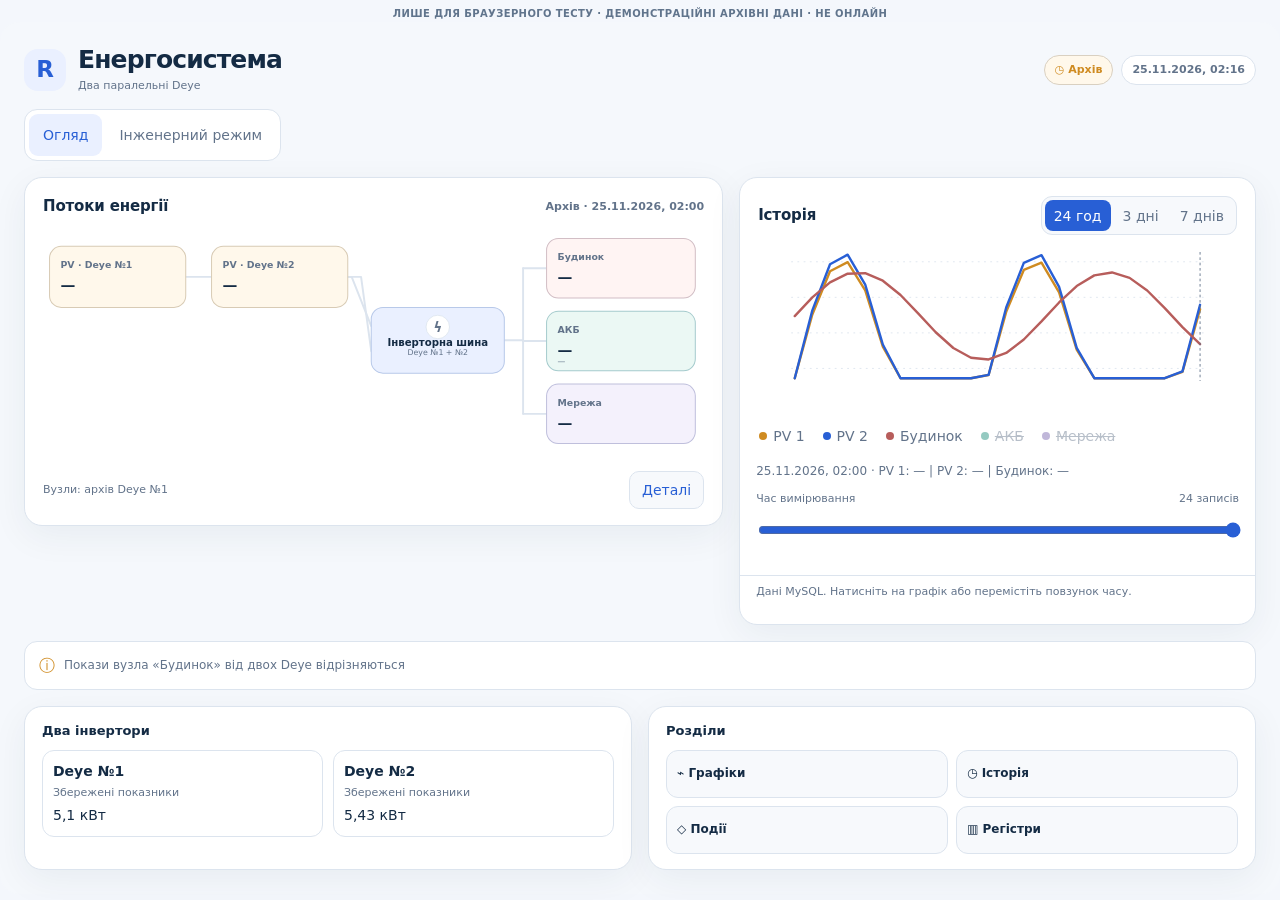
==== tests/rakurs_v7_preview.html @ 5f201b0a "test(rakurs-v7): isolated clearly labeled archive fixture for actual browser rendering" ====
<!doctype html>
<html lang="uk">
<head>
<meta charset="utf-8">
<meta name="viewport" content="width=device-width,initial-scale=1">
<title>Rakurs V7 — ізольований візуальний тест</title>
<link rel="stylesheet" href="../deploy/rakurs/standalone/static/rakurs-v7.css">
<style>
html,body{margin:0;padding:0;min-height:100%;background:#f4f7fc}
body[data-theme="dark"]{background:#0b1625}
#test-label{margin:8px auto 3px;text-align:center;font:600 10px system-ui;
 color:#60748c;letter-spacing:.04em}
#test-stage{margin:auto;width:100%;max-width:1570px}
</style>
<script src="../deploy/rakurs/standalone/static/rakurs-v7-model.js"></script>
<script src="../deploy/rakurs/standalone/static/rakurs-v7.js"></script>
</head>
<body data-theme="light">
<p id="test-label">ЛИШЕ ДЛЯ БРАУЗЕРНОГО ТЕСТУ · ДЕМОНСТРАЦІЙНІ АРХІВНІ ДАНІ · НЕ ОНЛАЙН</p>
<main id="test-stage"></main>
<script>
(function(){
 const p=new URLSearchParams(location.search);
 const theme=p.get("theme")==="dark"?"dark":"light";
 document.body.setAttribute("data-theme",theme);
 const t="2026-11-25T00:16:18Z";
 const r=(value,unit="кВт")=>({value_decimal:value,unit,observed_at_utc:t});
 const d1={device_key:"fixture_deye_1",slot_no:1,values:{
  pv_power:r(5.1),load_power:r(6.4),grid_power:r(0),
  battery_power:r(-1.3),battery_soc:r(72,"%")
 }};
 const d2={device_key:"fixture_deye_2",slot_no:2,values:{
  pv_power:r(5.432),load_power:r(6.816),grid_power:r(0),
  battery_power:r(-1.385),battery_soc:r(73.8,"%")
 }};
 const scenario=p.get("scenario")||"archive";
 if(scenario==="empty"){d1.values={};d2.values={};}
 if(scenario==="zero"){d1.values.pv_power=r(0);d2.values.pv_power=r(0);}
 if(scenario==="partial"){delete d1.values.battery_soc;delete d2.values.grid_power;}
 const start=Date.parse("2026-11-24T00:00:00Z");
 const loader=async(device,key,hours)=>{
  const n=hours>=168?44:hours>=72?32:24;
  const points=Array.from({length:n},(_,i)=>{
   const hour=i/(n-1)*hours;
   const sun=Math.max(0,Math.sin((i/(n-1))*Math.PI*4.2));
   let v=key==="pv_power"?(device==="fixture_deye_1"?5.1:5.43)*sun:
    key==="load_power"?2.7+1.9*Math.sin(i*.44):
    key==="battery_power"?-1.2+Math.sin(i*.32):
    key==="battery_soc"?72+5*Math.sin(i*.1):
    key==="grid_power"?.45*Math.sin(i*.3):null;
   return {value_decimal:v,unit:key==="battery_soc"?"%":"кВт",
    observed_at_utc:new Date(start+hour*3600000).toISOString()};
  });
  return {points};
 };
 const settings={devices:[d1,d2],selectedDeviceKey:d1.device_key,
  selectedSlotNo:1,status:{collector_active:false,physical_topology_verified:false,
   register_semantics_verified:false},historyLoader:loader,
  now:Date.parse("2026-11-26T00:00:00Z")};
 window.__v7Fixture={settings};
 window.RakursV7.render(document.getElementById("test-stage"),settings);
})();
</script>
</body>
</html>
---- deploy/rakurs/standalone/static/rakurs-v7.css ----
/* RAKURS V7 · single-token design system. Scoped; no legacy overrides. */
.rv7{
 --v7-bg:#f5f8fc;--v7-card:#ffffff;--v7-card-alt:#f7f9fc;--v7-ink:#142b44;
 --v7-muted:#62738a;--v7-line:#dce4ee;--v7-primary:#285fd5;
 --v7-accent-bg:#eaf0ff;--v7-pv:#cf8b21;--v7-pv-soft:#fff8eb;
 --v7-load:#b75d5b;--v7-load-soft:#fff4f3;
 --v7-battery:#178b77;--v7-battery-soft:#ebf8f4;
 --v7-grid:#7561ad;--v7-grid-soft:#f4f1fc;
 --v7-shadow:0 10px 36px rgba(20,43,68,.06);
 --v7-radius:18px;--v7-gap:16px;
 color:var(--v7-ink);background:var(--v7-bg);
 border-radius:20px;box-sizing:border-box;
 padding:clamp(12px,2vw,24px);max-width:1600px;margin:0 auto;
 font-family:Inter,ui-sans-serif,system-ui,-apple-system,BlinkMacSystemFont,"Segoe UI",sans-serif;
 font-variant-numeric:tabular-nums;font-size:14px;line-height:1.45;
}
body[data-theme="dark"] .rv7,.rv7[data-theme="dark"]{
 --v7-bg:#0d1727;--v7-card:#152336;--v7-card-alt:#192c42;--v7-ink:#eaf1fc;
 --v7-muted:#a0b3c8;--v7-line:#34465a;--v7-primary:#8caefa;
 --v7-accent-bg:#233957;--v7-pv:#f1bf61;--v7-pv-soft:#352c20;
 --v7-load:#ff9a9c;--v7-load-soft:#39262e;
 --v7-battery:#65d4b5;--v7-battery-soft:#17392f;
 --v7-grid:#c5b4fc;--v7-grid-soft:#302946;
 --v7-shadow:0 14px 40px rgba(0,0,0,.19)
}
.rv7 *{box-sizing:border-box}
.rv7 button,.rv7 select,.rv7 input{font:inherit}
.rv7 button{cursor:pointer}
.rv7 button:focus-visible,.rv7 a:focus-visible,.rv7 input:focus-visible,
.rv7 [role="button"]:focus-visible{
 outline:3px solid var(--v7-primary);outline-offset:3px}
.rv7 [hidden]{display:none!important}
.rv7-sr{position:absolute!important;width:1px;height:1px;overflow:hidden;
 clip:rect(0,0,0,0);white-space:nowrap}
.rv7-top{
 display:flex;align-items:center;justify-content:space-between;gap:12px;
 margin:0 0 16px;flex-wrap:wrap}
.rv7-heading{display:flex;align-items:center;gap:12px;min-width:0}
.rv7-appmark{width:42px;height:42px;display:grid;place-items:center;
 border-radius:14px;background:var(--v7-accent-bg);color:var(--v7-primary);
 font-size:23px;font-weight:900}
.rv7-title{font-size:clamp(19px,2vw,25px);font-weight:800;letter-spacing:-.035em;
 margin:0;line-height:1.1;color:var(--v7-ink)}
.rv7-subtitle{display:block;font-size:11px;color:var(--v7-muted);margin-top:4px}
.rv7-status{display:flex;gap:8px;align-items:center;flex-wrap:wrap}
.rv7-pill{display:inline-flex;align-items:center;gap:7px;min-height:30px;
 border:1px solid var(--v7-line);border-radius:100px;padding:5px 10px;
 color:var(--v7-muted);font-size:11px;font-weight:750;background:var(--v7-card)}
.rv7-pill.is-archive{color:var(--v7-pv);background:var(--v7-pv-soft);
 border-color:color-mix(in srgb,var(--v7-pv) 22%,var(--v7-line))}
.rv7-pill.is-live{color:var(--v7-battery);background:var(--v7-battery-soft)}
.rv7-pill.is-missing{color:var(--v7-load);background:var(--v7-load-soft)}
.rv7-tabs{display:inline-flex;gap:3px;padding:4px;
 background:var(--v7-card);border:1px solid var(--v7-line);
 border-radius:13px;margin-bottom:16px}
.rv7-tab{border:0;background:transparent;border-radius:9px;
 color:var(--v7-muted);padding:9px 14px;min-height:42px;font-weight:730}
.rv7-tab[aria-selected="true"]{background:var(--v7-accent-bg);color:var(--v7-primary)}
.rv7-shell{display:grid;grid-template-columns:minmax(0,1.15fr) minmax(0,.85fr);
 gap:var(--v7-gap);align-items:start}
.rv7-card{background:var(--v7-card);border:1px solid var(--v7-line);
 border-radius:var(--v7-radius);box-shadow:var(--v7-shadow);
 overflow:hidden;min-width:0}
.rv7-card-head{display:flex;align-items:center;justify-content:space-between;
 gap:12px;padding:18px 18px 4px}
.rv7-card-title{color:var(--v7-ink);font-weight:810;font-size:15px;letter-spacing:-.01em}
.rv7-card-meta{color:var(--v7-muted);font-size:11px;font-weight:650}
.rv7-schema-wrap{position:relative;padding:4px 12px 13px;min-width:0}
.rv7-diagram{display:block;width:100%;height:auto;max-width:100%;
 color:var(--v7-ink);overflow:visible}
.rv7-diagram [data-node]{cursor:pointer}
.rv7-diagram [data-node] .rv7-node-bg{
 transition:stroke-width .15s ease,stroke .15s ease,fill .15s ease}
.rv7-diagram [data-node]:hover .rv7-node-bg,
.rv7-diagram [data-node].is-active .rv7-node-bg{
 stroke:var(--v7-primary);stroke-width:2.5}
.rv7-diagram [data-node] text{pointer-events:none}
.rv7-diagram .rv7-node-bg{fill:var(--v7-card-alt);stroke:var(--v7-line);stroke-width:1.3}
.rv7-diagram .rv7-node-pv{fill:var(--v7-pv-soft);stroke:color-mix(in srgb,var(--v7-pv) 28%,var(--v7-line))}
.rv7-diagram .rv7-node-load{fill:var(--v7-load-soft);stroke:color-mix(in srgb,var(--v7-load) 28%,var(--v7-line))}
.rv7-diagram .rv7-node-battery{fill:var(--v7-battery-soft);stroke:color-mix(in srgb,var(--v7-battery) 28%,var(--v7-line))}
.rv7-diagram .rv7-node-grid{fill:var(--v7-grid-soft);stroke:color-mix(in srgb,var(--v7-grid) 28%,var(--v7-line))}
.rv7-diagram .rv7-node-bus{fill:var(--v7-accent-bg);stroke:color-mix(in srgb,var(--v7-primary) 20%,var(--v7-line))}
.rv7-diagram .rv7-node-label{font-size:12px;font-weight:690;fill:var(--v7-muted)}
.rv7-diagram .rv7-node-value{font-size:19px;font-weight:800;fill:var(--v7-ink);letter-spacing:-.02em}
.rv7-diagram .rv7-node-icon{font-size:17px;font-weight:680;fill:var(--v7-muted)}
.rv7-diagram .rv7-bus-title{font-weight:850;fill:var(--v7-ink);font-size:13px}
.rv7-diagram .rv7-bus-meta{font-size:10px;fill:var(--v7-muted)}
.rv7-diagram .rv7-wire{fill:none;stroke:var(--v7-line);stroke-width:2.5;
 stroke-linecap:round;stroke-linejoin:round}
.rv7-diagram .rv7-wire-pv{stroke:var(--v7-pv)}
.rv7-diagram .rv7-wire-load{stroke:var(--v7-load)}
.rv7-diagram .rv7-wire-battery{stroke:var(--v7-battery)}
.rv7-diagram .rv7-wire-grid{stroke:var(--v7-grid)}
.rv7-diagram .rv7-wire.is-unknown{stroke:var(--v7-line)}
.rv7-diagram .rv7-flow{fill:var(--v7-card);stroke:currentColor;stroke-width:2}
.rv7-diagram .rv7-flow.is-pv{color:var(--v7-pv)}
.rv7-diagram .rv7-flow.is-load{color:var(--v7-load)}
.rv7-diagram .rv7-flow.is-battery{color:var(--v7-battery)}
.rv7-diagram .rv7-flow.is-grid{color:var(--v7-grid)}
.rv7.is-playing .rv7-flow{animation:rv7-pulse 1.7s ease-in-out infinite alternate}
@keyframes rv7-pulse{from{opacity:.25}to{opacity:1}}
.rv7-flow-foot{display:flex;align-items:center;gap:10px;flex-wrap:wrap;
 padding:0 18px 16px}
.rv7-source-label{font-size:11px;color:var(--v7-muted)}
.rv7-actions{margin-left:auto;display:flex;gap:7px}
.rv7-link{display:inline-flex;align-items:center;justify-content:center;
 min-height:38px;padding:7px 12px;border:1px solid var(--v7-line);
 border-radius:10px;background:var(--v7-card-alt);color:var(--v7-primary);
 text-decoration:none;font-weight:700;font-size:12px}
.rv7-link:hover{border-color:var(--v7-primary)}
.rv7-chart-card{min-height:0}
.rv7-ranges{display:flex;gap:3px;flex-wrap:nowrap;background:var(--v7-card-alt);
 border:1px solid var(--v7-line);border-radius:11px;padding:3px}
.rv7-range{font-size:11px;font-weight:720;padding:5px 9px;min-height:31px;
 border-radius:8px;color:var(--v7-muted);background:transparent;border:0}
.rv7-range[aria-pressed="true"]{background:var(--v7-primary);color:#fff}
.rv7-chart-box{padding:5px 16px 14px;min-height:175px;display:flex;flex-direction:column}
.rv7-chart{display:block;width:100%;height:160px;overflow:visible}
.rv7-chart-line{fill:none;stroke-width:2.7;stroke-linecap:round;stroke-linejoin:round}
.rv7-chart-gridline{stroke:var(--v7-line);stroke-dasharray:2 5;stroke-width:1}
.rv7-chart-cursor{stroke:var(--v7-muted);stroke-width:1;stroke-dasharray:3 3}
.rv7-chart-hit{fill:transparent;cursor:crosshair}
.rv7-chart-status{color:var(--v7-muted);font-size:12px;
 min-height:92px;display:grid;place-items:center;text-align:center;padding:20px}
.rv7-series{display:flex;gap:12px;flex-wrap:wrap;padding:0 16px 9px}
.rv7-series-button{display:inline-flex;align-items:center;gap:6px;
 background:transparent;border:0;color:var(--v7-muted);min-height:36px;
 font-weight:650;font-size:11px;padding:5px 3px}
.rv7-series-button[aria-pressed="false"]{opacity:.45;text-decoration:line-through}
.rv7-series-dot{width:8px;height:8px;border-radius:50%;
 background:var(--series-color)}
.rv7-history-time{padding:0 16px 10px;font-size:12px;color:var(--v7-muted);
 min-height:25px}
.rv7-time-control{padding:0 16px 14px}
.rv7-time-control label{display:flex;align-items:center;justify-content:space-between;
 gap:8px;font-size:11px;color:var(--v7-muted);margin-bottom:6px}
.rv7-time-control input{accent-color:var(--v7-primary);width:100%;min-height:30px}
.rv7-note{font-size:11px;color:var(--v7-muted);padding:8px 16px 13px;
 border-top:1px solid var(--v7-line)}
.rv7-message{display:flex;align-items:center;gap:9px;
 border:1px solid var(--v7-line);border-radius:13px;padding:12px 14px;
 font-size:12px;background:var(--v7-card);color:var(--v7-muted)}
.rv7-warnings{margin-top:var(--v7-gap);display:grid;gap:8px}
.rv7-notice-icon{font-size:16px;color:var(--v7-pv)}
.rv7-secondary{margin-top:16px;display:grid;grid-template-columns:1fr 1fr;gap:16px}
.rv7-secondary .rv7-card{padding:15px 17px}
.rv7-secondary-title{font-size:13px;font-weight:800;margin:0 0 9px}
.rv7-chip-grid{display:grid;grid-template-columns:repeat(2,minmax(0,1fr));gap:8px}
.rv7-chip{padding:10px;border-radius:12px;border:1px solid var(--v7-line);
 background:var(--v7-card-alt);color:var(--v7-ink);text-decoration:none;
 font-size:12px;font-weight:680;min-height:48px;display:flex;align-items:center;gap:8px}
.rv7-chip:hover{border-color:var(--v7-primary)}
.rv7-devices{display:grid;grid-template-columns:repeat(2,minmax(0,1fr));gap:10px}
.rv7-device{border:1px solid var(--v7-line);border-radius:12px;padding:10px}
.rv7-device small{font-size:11px;color:var(--v7-muted);display:block;margin:4px 0}
.rv7-device strong{font-size:14px}
.rv7-engineer{display:grid;gap:16px}
.rv7-engineer-head{padding:17px 19px}
.rv7-engineer-head h2{font-size:19px;margin:0 0 5px}
.rv7-engineer-head p{color:var(--v7-muted);margin:0;font-size:12px}
.rv7-engineer-table{overflow-x:auto;padding:0 12px 14px}
.rv7-engineer table{width:100%;border-collapse:collapse;min-width:610px}
.rv7-engineer th,.rv7-engineer td{border-bottom:1px solid var(--v7-line);
 padding:12px;text-align:left;font-size:12px;vertical-align:top}
.rv7-engineer th{color:var(--v7-muted);font-weight:750;background:var(--v7-card-alt)}
.rv7-engineer small{color:var(--v7-muted)}
.rv7-engineer-nav{display:flex;gap:9px;flex-wrap:wrap;padding:12px 18px 18px}
.rv7-panel-backdrop{position:fixed;inset:0;background:rgba(9,23,40,.46);
 z-index:2998;backdrop-filter:blur(3px)}
.rv7-panel{position:fixed;right:0;top:0;bottom:0;
 width:min(420px,100vw);background:var(--v7-card);color:var(--v7-ink);
 z-index:2999;box-shadow:-12px 0 45px rgba(0,0,0,.19);
 padding:22px;overflow-y:auto}
.rv7-panel-header{display:flex;justify-content:space-between;
 align-items:center;gap:12px;margin-bottom:18px}
.rv7-panel-header h2{margin:0;font-size:20px}
.rv7-panel-close{width:44px;height:44px;border-radius:12px;
 border:1px solid var(--v7-line);background:var(--v7-card-alt);
 color:var(--v7-ink);font-size:20px}
.rv7-panel-big{font-size:31px;font-weight:830;letter-spacing:-.04em;margin-bottom:6px}
.rv7-panel-meta{color:var(--v7-muted);font-size:12px;line-height:1.6}
.rv7-panel-item{padding:13px 0;border-bottom:1px solid var(--v7-line)}
.rv7-panel-item small{display:block;color:var(--v7-muted);font-size:11px;margin-bottom:5px}
.rv7-panel-item strong{font-size:13px}
.rv7-panel-actions{margin-top:20px}
.rv7-empty{font-size:13px;color:var(--v7-muted);padding:26px;text-align:center}
@media(max-width:1100px){
 .rv7-shell{grid-template-columns:minmax(0,1fr)}
 .rv7-secondary{grid-template-columns:repeat(2,minmax(0,1fr))}
 .rv7-chart{height:185px}
}
@media(max-width:600px){
 .rv7{padding:10px 8px 18px;border-radius:0;--v7-gap:12px}
 .rv7-top{margin:0 0 12px}
 .rv7-appmark{width:36px;height:36px;border-radius:11px;font-size:20px}
 .rv7-title{font-size:19px}
 .rv7-subtitle{font-size:10px}
 .rv7-status{gap:6px}
 .rv7-pill{font-size:10px;padding:4px 8px;min-height:28px}
 .rv7-tabs{display:flex;width:100%;margin-bottom:12px}
 .rv7-tab{flex:1;text-align:center;min-width:0;font-size:12px}
 .rv7-card{border-radius:15px}
 .rv7-card-head{padding:12px 13px 0;gap:6px}
 .rv7-card-title{font-size:13px}
 .rv7-card-meta{font-size:10px}
 .rv7-schema-wrap{padding:3px 3px 7px}
 .rv7-flow-foot{padding:0 12px 10px}
 .rv7-source-label{font-size:10px}
 .rv7-link{min-height:38px;font-size:11px}
 .rv7-ranges{gap:0}
 .rv7-range{padding:5px 6px;font-size:10px}
 .rv7-chart-box{padding:0 11px 9px;min-height:0}
 .rv7-chart{height:143px}
 .rv7-secondary{grid-template-columns:1fr;margin-top:12px;gap:12px}
 .rv7-secondary .rv7-card{padding:12px 13px}
 .rv7-panel{left:0;top:auto;bottom:0;right:0;width:100%;
  max-height:79dvh;border-radius:20px 20px 0 0;
  padding:18px 16px calc(20px + env(safe-area-inset-bottom,0px))}
 .rv7-engineer-table{padding:0 5px 10px}
}
@media(max-width:375px){
 .rv7-status .rv7-pill time{display:none}
 .rv7-card-head{flex-wrap:wrap}
}
@media(prefers-reduced-motion:reduce){
 .rv7 *,.rv7 *::before,.rv7 *::after{animation:none!important;transition:none!important}
}

/* V7 layout is opt-in; legacy V6 layout stays untouched. */
.rv7-mobile{display:none}
@media(max-width:600px){.rv7-mobile{display:block}.rv7-desktop{display:none}}
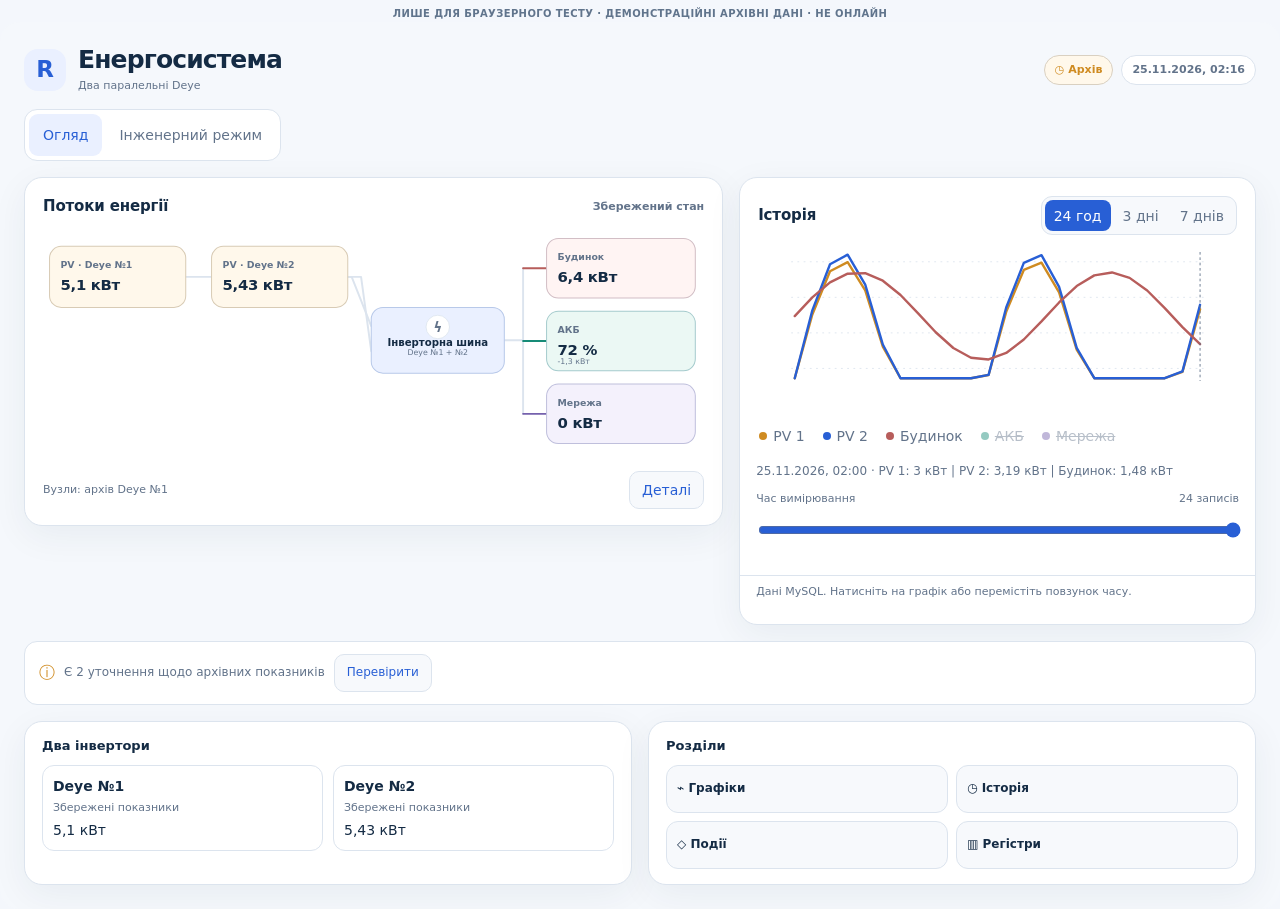
==== commit 4af9ab5d: "fix(rakurs-v7): preserve latest dashboard snapshot until explicit archival time selection" ====
--- a/tests/rakurs_v7_preview.html
+++ b/tests/rakurs_v7_preview.html
@@ -39,6 +39,7 @@
  if(scenario==="partial"){delete d1.values.battery_soc;delete d2.values.grid_power;}
  const start=Date.parse("2026-11-24T00:00:00Z");
  const loader=async(device,key,hours)=>{
+  if(scenario==="empty")return {points:[]};
   const n=hours>=168?44:hours>=72?32:24;
   const points=Array.from({length:n},(_,i)=>{
    const hour=i/(n-1)*hours;
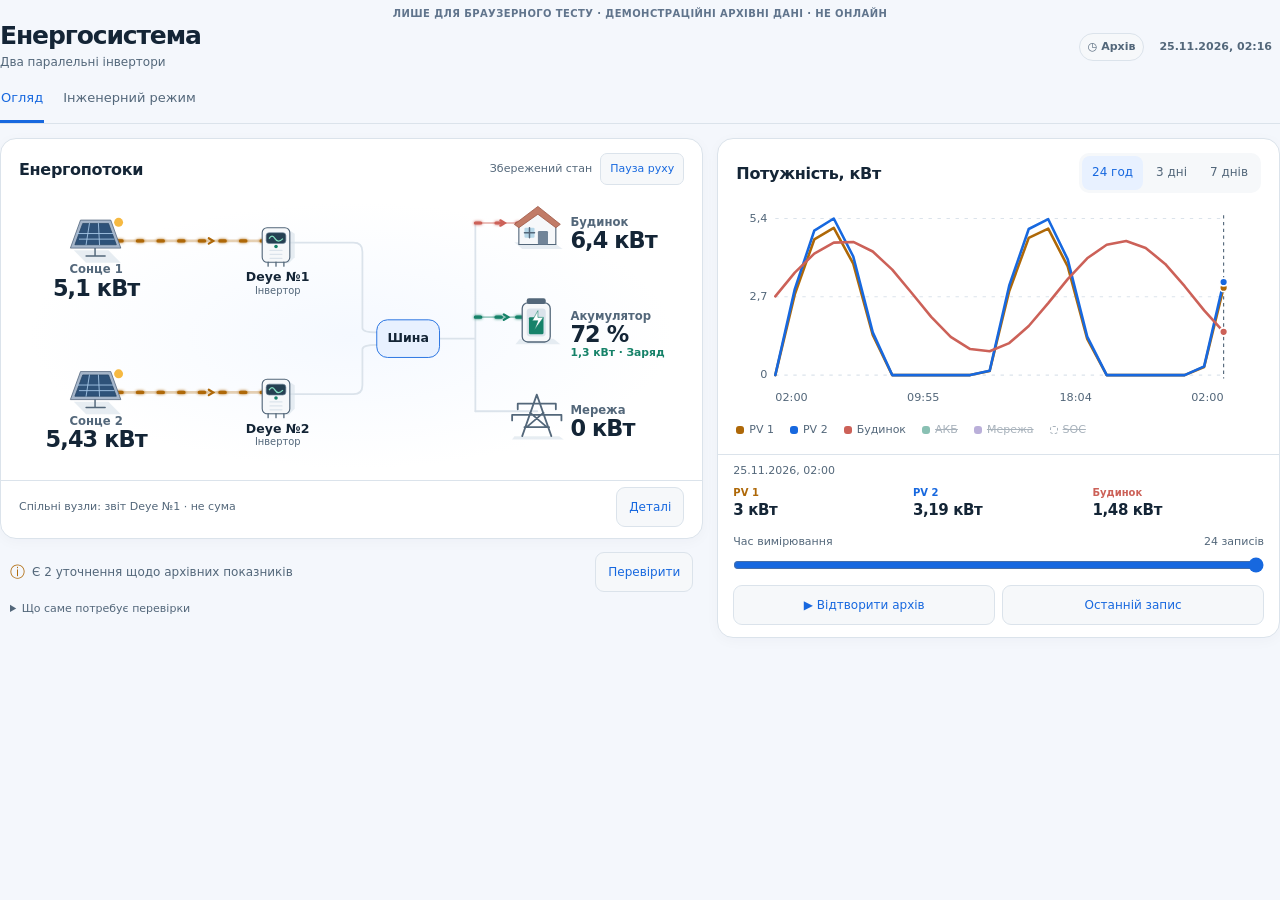
==== commit 99413d70: "RAKURS: directional battery charge/discharge and grid flow with conflict guard" ====
--- a/tests/rakurs_v7_preview.html
+++ b/tests/rakurs_v7_preview.html
@@ -36,6 +36,9 @@
  const scenario=p.get("scenario")||"archive";
  if(scenario==="empty"){d1.values={};d2.values={};}
  if(scenario==="zero"){d1.values.pv_power=r(0);d2.values.pv_power=r(0);}
+ if(scenario==="discharge"){d1.values.battery_power=r(1.38);d2.values.battery_power=r(1.4);}
+ if(scenario==="battery-idle"){d1.values.battery_power=r(0);d2.values.battery_power=r(0);}
+ if(scenario==="battery-conflict"){d2.values.battery_power=r(1.4);}
  if(scenario==="partial"){delete d1.values.battery_soc;delete d2.values.grid_power;}
  const start=Date.parse("2026-11-24T00:00:00Z");
  const loader=async(device,key,hours)=>{
--- a/deploy/rakurs/standalone/static/rakurs-v7.css
+++ b/deploy/rakurs/standalone/static/rakurs-v7.css
@@ -1,232 +1,445 @@
-/* RAKURS V7 · single-token design system. Scoped; no legacy overrides. */
+/* RAKURS — independent product design system, shared light/dark tokens.
+   The overview has its own visual language: equipment, not a grid of KPI cards. */
 .rv7{
- --v7-bg:#f5f8fc;--v7-card:#ffffff;--v7-card-alt:#f7f9fc;--v7-ink:#142b44;
- --v7-muted:#62738a;--v7-line:#dce4ee;--v7-primary:#285fd5;
- --v7-accent-bg:#eaf0ff;--v7-pv:#cf8b21;--v7-pv-soft:#fff8eb;
- --v7-load:#b75d5b;--v7-load-soft:#fff4f3;
- --v7-battery:#178b77;--v7-battery-soft:#ebf8f4;
- --v7-grid:#7561ad;--v7-grid-soft:#f4f1fc;
- --v7-shadow:0 10px 36px rgba(20,43,68,.06);
- --v7-radius:18px;--v7-gap:16px;
- color:var(--v7-ink);background:var(--v7-bg);
- border-radius:20px;box-sizing:border-box;
- padding:clamp(12px,2vw,24px);max-width:1600px;margin:0 auto;
- font-family:Inter,ui-sans-serif,system-ui,-apple-system,BlinkMacSystemFont,"Segoe UI",sans-serif;
- font-variant-numeric:tabular-nums;font-size:14px;line-height:1.45;
-}
-body[data-theme="dark"] .rv7,.rv7[data-theme="dark"]{
- --v7-bg:#0d1727;--v7-card:#152336;--v7-card-alt:#192c42;--v7-ink:#eaf1fc;
- --v7-muted:#a0b3c8;--v7-line:#34465a;--v7-primary:#8caefa;
- --v7-accent-bg:#233957;--v7-pv:#f1bf61;--v7-pv-soft:#352c20;
- --v7-load:#ff9a9c;--v7-load-soft:#39262e;
- --v7-battery:#65d4b5;--v7-battery-soft:#17392f;
- --v7-grid:#c5b4fc;--v7-grid-soft:#302946;
- --v7-shadow:0 14px 40px rgba(0,0,0,.19)
+ --v7-bg:#f0f3f6;--v7-card:#fff;--v7-card-alt:#f6f8fa;--v7-ink:#142536;--v7-muted:#53677a;
+ --v7-line:#dbe3eb;--v7-primary:#1768df;--v7-accent-bg:#e8f1ff;
+ --v7-pv:#ae6808;--v7-pv-soft:#fff4d9;--v7-load:#cc6158;--v7-load-soft:#fff2ee;
+ --v7-battery:#168269;--v7-battery-soft:#e6f6ef;--v7-grid:#7762b5;--v7-grid-soft:#f1eefb;
+ --v7-shadow:0 3px 14px #16263b08;--v7-radius:16px;--v7-gap:14px;
+ font:14px/1.45 Inter,system-ui,-apple-system,"Segoe UI",sans-serif;color:var(--v7-ink);
+ font-variant-numeric:tabular-nums;max-width:1500px;margin:auto;min-width:0;
+}
+body[data-theme=dark] .rv7,.rv7[data-theme=dark]{
+ --v7-bg:#0d1620;--v7-card:#152331;--v7-card-alt:#1a2b39;--v7-ink:#f0f5fa;--v7-muted:#a1b4c5;
+ --v7-line:#304352;--v7-primary:#8bbaff;--v7-accent-bg:#243b56;
+ --v7-pv:#ffca70;--v7-pv-soft:#453720;--v7-load:#ff9b90;--v7-load-soft:#452b30;
+ --v7-battery:#73d5b0;--v7-battery-soft:#193d34;--v7-grid:#c2aff5;--v7-grid-soft:#342d48;
+ --v7-shadow:none;
 }
 .rv7 *{box-sizing:border-box}
-.rv7 button,.rv7 select,.rv7 input{font:inherit}
+.rv7 button,.rv7 input,.rv7 select{font:inherit}
 .rv7 button{cursor:pointer}
-.rv7 button:focus-visible,.rv7 a:focus-visible,.rv7 input:focus-visible,
-.rv7 [role="button"]:focus-visible{
- outline:3px solid var(--v7-primary);outline-offset:3px}
+.rv7 :is(button,a,input,[role=button]):focus-visible{outline:2px solid var(--v7-primary);outline-offset:3px}
 .rv7 [hidden]{display:none!important}
-.rv7-sr{position:absolute!important;width:1px;height:1px;overflow:hidden;
- clip:rect(0,0,0,0);white-space:nowrap}
-.rv7-top{
- display:flex;align-items:center;justify-content:space-between;gap:12px;
- margin:0 0 16px;flex-wrap:wrap}
-.rv7-heading{display:flex;align-items:center;gap:12px;min-width:0}
-.rv7-appmark{width:42px;height:42px;display:grid;place-items:center;
- border-radius:14px;background:var(--v7-accent-bg);color:var(--v7-primary);
- font-size:23px;font-weight:900}
-.rv7-title{font-size:clamp(19px,2vw,25px);font-weight:800;letter-spacing:-.035em;
- margin:0;line-height:1.1;color:var(--v7-ink)}
-.rv7-subtitle{display:block;font-size:11px;color:var(--v7-muted);margin-top:4px}
-.rv7-status{display:flex;gap:8px;align-items:center;flex-wrap:wrap}
-.rv7-pill{display:inline-flex;align-items:center;gap:7px;min-height:30px;
- border:1px solid var(--v7-line);border-radius:100px;padding:5px 10px;
- color:var(--v7-muted);font-size:11px;font-weight:750;background:var(--v7-card)}
-.rv7-pill.is-archive{color:var(--v7-pv);background:var(--v7-pv-soft);
- border-color:color-mix(in srgb,var(--v7-pv) 22%,var(--v7-line))}
+.rv7-sr{position:absolute;width:1px;height:1px;overflow:hidden;clip:rect(0,0,0,0)}
+.rv7-top{display:flex;justify-content:space-between;align-items:center;gap:8px;margin-bottom:8px;flex-wrap:wrap}
+.rv7-heading{display:flex;align-items:center}
+.rv7-title{font-size:25px;letter-spacing:-.045em;line-height:1.15;margin:0;font-weight:780}
+.rv7-subtitle{font-size:12px;color:var(--v7-muted);display:block;margin-top:3px}
+.rv7-status{display:flex;align-items:center;gap:7px;flex-wrap:wrap}
+.rv7-pill{font-size:11px;color:var(--v7-muted);padding:5px 8px;border-radius:20px;white-space:nowrap;font-weight:650}
+.rv7-pill.is-archive{background:var(--v7-card-alt);border:1px solid var(--v7-line)}
 .rv7-pill.is-live{color:var(--v7-battery);background:var(--v7-battery-soft)}
 .rv7-pill.is-missing{color:var(--v7-load);background:var(--v7-load-soft)}
-.rv7-tabs{display:inline-flex;gap:3px;padding:4px;
- background:var(--v7-card);border:1px solid var(--v7-line);
- border-radius:13px;margin-bottom:16px}
-.rv7-tab{border:0;background:transparent;border-radius:9px;
- color:var(--v7-muted);padding:9px 14px;min-height:42px;font-weight:730}
-.rv7-tab[aria-selected="true"]{background:var(--v7-accent-bg);color:var(--v7-primary)}
-.rv7-shell{display:grid;grid-template-columns:minmax(0,1.15fr) minmax(0,.85fr);
- gap:var(--v7-gap);align-items:start}
-.rv7-card{background:var(--v7-card);border:1px solid var(--v7-line);
- border-radius:var(--v7-radius);box-shadow:var(--v7-shadow);
- overflow:hidden;min-width:0}
-.rv7-card-head{display:flex;align-items:center;justify-content:space-between;
- gap:12px;padding:18px 18px 4px}
-.rv7-card-title{color:var(--v7-ink);font-weight:810;font-size:15px;letter-spacing:-.01em}
-.rv7-card-meta{color:var(--v7-muted);font-size:11px;font-weight:650}
-.rv7-schema-wrap{position:relative;padding:4px 12px 13px;min-width:0}
-.rv7-diagram{display:block;width:100%;height:auto;max-width:100%;
- color:var(--v7-ink);overflow:visible}
+.rv7-tabs{display:flex;gap:18px;border-bottom:1px solid var(--v7-line);margin-bottom:14px}
+.rv7-tab{border:0;background:none;padding:7px 1px 10px;min-height:44px;font-size:13px!important;color:var(--v7-muted);font-weight:650;border-bottom:3px solid transparent}
+.rv7-tab[aria-selected=true]{color:var(--v7-primary);border-color:var(--v7-primary)}
+.rv7-shell{display:grid;grid-template-columns:minmax(0,1fr);gap:var(--v7-gap);align-items:start}
+.rv7-overview-left{display:grid;gap:8px;min-width:0}
+.rv7-card{min-width:0;overflow:hidden;background:var(--v7-card);border:1px solid var(--v7-line);border-radius:var(--v7-radius);box-shadow:var(--v7-shadow)}
+.rv7-card-head{display:flex;justify-content:space-between;align-items:center;gap:8px;padding:14px 18px 6px}
+.rv7-card-title{font-size:16px;font-weight:770;letter-spacing:-.02em}
+.rv7-card-meta{font-size:11px;color:var(--v7-muted);text-align:right}
+.rv7-diagram-card{background:var(--v7-card)}
+.rv7-schema-wrap{padding:4px 12px 3px;background:radial-gradient(ellipse at center,var(--v7-accent-bg) -80%,transparent 65%);min-width:0}
+.rv7-diagram{display:block;width:100%;height:auto;max-width:900px;margin:auto;overflow:visible}
+.rv7-mobile{display:none}
 .rv7-diagram [data-node]{cursor:pointer}
-.rv7-diagram [data-node] .rv7-node-bg{
- transition:stroke-width .15s ease,stroke .15s ease,fill .15s ease}
-.rv7-diagram [data-node]:hover .rv7-node-bg,
-.rv7-diagram [data-node].is-active .rv7-node-bg{
- stroke:var(--v7-primary);stroke-width:2.5}
-.rv7-diagram [data-node] text{pointer-events:none}
-.rv7-diagram .rv7-node-bg{fill:var(--v7-card-alt);stroke:var(--v7-line);stroke-width:1.3}
-.rv7-diagram .rv7-node-pv{fill:var(--v7-pv-soft);stroke:color-mix(in srgb,var(--v7-pv) 28%,var(--v7-line))}
-.rv7-diagram .rv7-node-load{fill:var(--v7-load-soft);stroke:color-mix(in srgb,var(--v7-load) 28%,var(--v7-line))}
-.rv7-diagram .rv7-node-battery{fill:var(--v7-battery-soft);stroke:color-mix(in srgb,var(--v7-battery) 28%,var(--v7-line))}
-.rv7-diagram .rv7-node-grid{fill:var(--v7-grid-soft);stroke:color-mix(in srgb,var(--v7-grid) 28%,var(--v7-line))}
-.rv7-diagram .rv7-node-bus{fill:var(--v7-accent-bg);stroke:color-mix(in srgb,var(--v7-primary) 20%,var(--v7-line))}
-.rv7-diagram .rv7-node-label{font-size:12px;font-weight:690;fill:var(--v7-muted)}
-.rv7-diagram .rv7-node-value{font-size:19px;font-weight:800;fill:var(--v7-ink);letter-spacing:-.02em}
-.rv7-diagram .rv7-node-icon{font-size:17px;font-weight:680;fill:var(--v7-muted)}
-.rv7-diagram .rv7-bus-title{font-weight:850;fill:var(--v7-ink);font-size:13px}
-.rv7-diagram .rv7-bus-meta{font-size:10px;fill:var(--v7-muted)}
-.rv7-diagram .rv7-wire{fill:none;stroke:var(--v7-line);stroke-width:2.5;
- stroke-linecap:round;stroke-linejoin:round}
-.rv7-diagram .rv7-wire-pv{stroke:var(--v7-pv)}
+.rv7-diagram [data-node] text,.rv7-equipment{pointer-events:none}
+.rv7-diagram .rv7-node-bg{fill:transparent;stroke:none;transition:fill .15s}
+.rv7-diagram [data-node]:hover .rv7-node-bg,.rv7-diagram [data-node]:focus-visible .rv7-node-bg{fill:var(--v7-accent-bg)}
+.rv7-diagram .rv7-node-label{font-size:13px;font-weight:600;fill:var(--v7-muted)}
+.rv7-diagram .rv7-node-value{font-weight:780;letter-spacing:-.04em;fill:var(--v7-ink)}
+.rv7-diagram .rv7-bus-title{font-size:14px;font-weight:720;fill:var(--v7-ink)}
+.rv7-diagram .rv7-bus-meta{font-size:11px;fill:var(--v7-muted)}
+.rv7-diagram .rv7-hub{fill:var(--v7-accent-bg);stroke:var(--v7-primary);stroke-width:1}
+.rv7-diagram .rv7-wire{fill:none;stroke:var(--v7-line);stroke-width:2;stroke-linecap:round;stroke-linejoin:round}
+.rv7-diagram .rv7-wire-pv1,.rv7-diagram .rv7-wire-pv2{stroke:var(--v7-pv);stroke-width:3}
 .rv7-diagram .rv7-wire-load{stroke:var(--v7-load)}
 .rv7-diagram .rv7-wire-battery{stroke:var(--v7-battery)}
 .rv7-diagram .rv7-wire-grid{stroke:var(--v7-grid)}
 .rv7-diagram .rv7-wire.is-unknown{stroke:var(--v7-line)}
-.rv7-diagram .rv7-flow{fill:var(--v7-card);stroke:currentColor;stroke-width:2}
-.rv7-diagram .rv7-flow.is-pv{color:var(--v7-pv)}
-.rv7-diagram .rv7-flow.is-load{color:var(--v7-load)}
-.rv7-diagram .rv7-flow.is-battery{color:var(--v7-battery)}
-.rv7-diagram .rv7-flow.is-grid{color:var(--v7-grid)}
-.rv7.is-playing .rv7-flow{animation:rv7-pulse 1.7s ease-in-out infinite alternate}
-@keyframes rv7-pulse{from{opacity:.25}to{opacity:1}}
-.rv7-flow-foot{display:flex;align-items:center;gap:10px;flex-wrap:wrap;
- padding:0 18px 16px}
+.rv7-direction{fill:none;stroke:var(--v7-pv);stroke-width:2.5;stroke-linecap:round}
+.rv7-equipment .art-ground{fill:var(--v7-line);opacity:.65}
+.rv7-equipment .art-frame{fill:none;stroke:var(--v7-muted);stroke-width:1.3;stroke-linecap:round}
+.rv7-equipment .art-solar-frame{fill:#a6b6ca;stroke:#51647c;stroke-width:.7}
+.rv7-equipment .art-solar{fill:#2e5279;stroke:#244464;stroke-width:.65}
+.rv7-equipment .art-solar-cells{fill:none;stroke:#a5c6e7;stroke-width:.8;stroke-linecap:round}
+.rv7-equipment .art-sun{fill:#f6b941}
+.rv7-equipment .art-device{fill:var(--v7-card-alt);stroke:var(--v7-muted);stroke-width:1.15}
+.rv7-equipment .art-display{fill:#254052;stroke:#708599;stroke-width:.65}
+.rv7-equipment .art-signal{fill:none;stroke:#85e1c1;stroke-width:1.3}
+.rv7-equipment .art-detail{fill:none;stroke:var(--v7-line);stroke-width:1.4;stroke-linecap:round}
+.rv7-equipment .art-led{fill:var(--v7-battery)}
+.rv7-equipment .art-house{fill:var(--v7-card-alt);stroke:var(--v7-muted);stroke-width:1}
+.rv7-equipment .art-roof{fill:#c17b67;stroke:#9d5645;stroke-width:.7;stroke-linejoin:round}
+.rv7-equipment .art-door{fill:#718498}
+.rv7-equipment .art-window{fill:#b6d7e8}
+.rv7-equipment .art-terminal{fill:var(--v7-muted)}
+.rv7-equipment .art-battery-track{fill:var(--v7-line)}
+.rv7-equipment .art-battery-fill{fill:var(--v7-battery)}
+.rv7-equipment .art-lightning{fill:var(--v7-card);stroke:var(--v7-battery);stroke-width:.5}
+.rv7-equipment .art-tower{fill:none;stroke:var(--v7-muted);stroke-width:1.6;stroke-linecap:round;stroke-linejoin:round}
+.rv7-flow-foot{display:flex;justify-content:space-between;align-items:center;gap:6px;flex-wrap:wrap;padding:6px 18px 11px;border-top:1px solid var(--v7-line)}
 .rv7-source-label{font-size:11px;color:var(--v7-muted)}
-.rv7-actions{margin-left:auto;display:flex;gap:7px}
-.rv7-link{display:inline-flex;align-items:center;justify-content:center;
- min-height:38px;padding:7px 12px;border:1px solid var(--v7-line);
- border-radius:10px;background:var(--v7-card-alt);color:var(--v7-primary);
- text-decoration:none;font-weight:700;font-size:12px}
-.rv7-link:hover{border-color:var(--v7-primary)}
-.rv7-chart-card{min-height:0}
-.rv7-ranges{display:flex;gap:3px;flex-wrap:nowrap;background:var(--v7-card-alt);
- border:1px solid var(--v7-line);border-radius:11px;padding:3px}
-.rv7-range{font-size:11px;font-weight:720;padding:5px 9px;min-height:31px;
- border-radius:8px;color:var(--v7-muted);background:transparent;border:0}
-.rv7-range[aria-pressed="true"]{background:var(--v7-primary);color:#fff}
-.rv7-chart-box{padding:5px 16px 14px;min-height:175px;display:flex;flex-direction:column}
-.rv7-chart{display:block;width:100%;height:160px;overflow:visible}
-.rv7-chart-line{fill:none;stroke-width:2.7;stroke-linecap:round;stroke-linejoin:round}
-.rv7-chart-gridline{stroke:var(--v7-line);stroke-dasharray:2 5;stroke-width:1}
+.rv7-actions{margin-left:auto;display:flex}
+.rv7-link,.rv7-latest,.rv7-play{display:inline-flex;align-items:center;justify-content:center;min-height:40px;gap:6px;padding:6px 12px;border:1px solid var(--v7-line);border-radius:9px;background:var(--v7-card-alt);color:var(--v7-primary);font-size:12px!important;font-weight:680;text-decoration:none}
+.rv7-link:hover,.rv7-latest:hover,.rv7-play:hover{border-color:var(--v7-primary)}
+.rv7-warnings{display:grid;gap:4px}
+.rv7-message{display:flex;align-items:center;gap:7px;font-size:12px;color:var(--v7-muted);padding:5px 10px}
+.rv7-message .rv7-link{margin-left:auto}
+.rv7-notice-icon{color:var(--v7-pv);font-size:15px}
+.rv7-warning-details{font-size:11px;color:var(--v7-muted);padding:0 10px}
+.rv7-warning-details summary{cursor:pointer;min-height:26px}
+.rv7-warning-details ul{margin:4px 0 8px;padding-left:18px}
+.rv7-ranges{display:flex;align-items:center;gap:3px;padding:3px;background:var(--v7-card-alt);border-radius:10px}
+.rv7-range{border:0;border-radius:8px;background:transparent;color:var(--v7-muted);font-size:12px!important;padding:6px 10px;min-height:34px;font-weight:650}
+.rv7-range[aria-pressed=true]{background:var(--v7-accent-bg);color:var(--v7-primary)}
+.rv7-chart-box{padding:6px 10px 0;min-height:120px}
+.rv7-chart{display:block;width:100%;height:auto;max-height:240px}
+.rv7-chart-gridline{stroke:var(--v7-line);stroke-width:1;stroke-dasharray:3 5}
+.rv7-chart-line{fill:none;stroke-width:2.3;stroke-linecap:round;stroke-linejoin:round}
+.rv7-axis{fill:var(--v7-muted);font-size:10px}
 .rv7-chart-cursor{stroke:var(--v7-muted);stroke-width:1;stroke-dasharray:3 3}
 .rv7-chart-hit{fill:transparent;cursor:crosshair}
-.rv7-chart-status{color:var(--v7-muted);font-size:12px;
- min-height:92px;display:grid;place-items:center;text-align:center;padding:20px}
-.rv7-series{display:flex;gap:12px;flex-wrap:wrap;padding:0 16px 9px}
-.rv7-series-button{display:inline-flex;align-items:center;gap:6px;
- background:transparent;border:0;color:var(--v7-muted);min-height:36px;
- font-weight:650;font-size:11px;padding:5px 3px}
-.rv7-series-button[aria-pressed="false"]{opacity:.45;text-decoration:line-through}
-.rv7-series-dot{width:8px;height:8px;border-radius:50%;
- background:var(--series-color)}
-.rv7-history-time{padding:0 16px 10px;font-size:12px;color:var(--v7-muted);
- min-height:25px}
-.rv7-time-control{padding:0 16px 14px}
-.rv7-time-control label{display:flex;align-items:center;justify-content:space-between;
- gap:8px;font-size:11px;color:var(--v7-muted);margin-bottom:6px}
-.rv7-time-control input{accent-color:var(--v7-primary);width:100%;min-height:30px}
-.rv7-note{font-size:11px;color:var(--v7-muted);padding:8px 16px 13px;
- border-top:1px solid var(--v7-line)}
-.rv7-message{display:flex;align-items:center;gap:9px;
- border:1px solid var(--v7-line);border-radius:13px;padding:12px 14px;
- font-size:12px;background:var(--v7-card);color:var(--v7-muted)}
-.rv7-warnings{margin-top:var(--v7-gap);display:grid;gap:8px}
-.rv7-notice-icon{font-size:16px;color:var(--v7-pv)}
-.rv7-secondary{margin-top:16px;display:grid;grid-template-columns:1fr 1fr;gap:16px}
-.rv7-secondary .rv7-card{padding:15px 17px}
-.rv7-secondary-title{font-size:13px;font-weight:800;margin:0 0 9px}
-.rv7-chip-grid{display:grid;grid-template-columns:repeat(2,minmax(0,1fr));gap:8px}
-.rv7-chip{padding:10px;border-radius:12px;border:1px solid var(--v7-line);
- background:var(--v7-card-alt);color:var(--v7-ink);text-decoration:none;
- font-size:12px;font-weight:680;min-height:48px;display:flex;align-items:center;gap:8px}
-.rv7-chip:hover{border-color:var(--v7-primary)}
-.rv7-devices{display:grid;grid-template-columns:repeat(2,minmax(0,1fr));gap:10px}
-.rv7-device{border:1px solid var(--v7-line);border-radius:12px;padding:10px}
-.rv7-device small{font-size:11px;color:var(--v7-muted);display:block;margin:4px 0}
-.rv7-device strong{font-size:14px}
-.rv7-engineer{display:grid;gap:16px}
-.rv7-engineer-head{padding:17px 19px}
-.rv7-engineer-head h2{font-size:19px;margin:0 0 5px}
-.rv7-engineer-head p{color:var(--v7-muted);margin:0;font-size:12px}
-.rv7-engineer-table{overflow-x:auto;padding:0 12px 14px}
-.rv7-engineer table{width:100%;border-collapse:collapse;min-width:610px}
-.rv7-engineer th,.rv7-engineer td{border-bottom:1px solid var(--v7-line);
- padding:12px;text-align:left;font-size:12px;vertical-align:top}
-.rv7-engineer th{color:var(--v7-muted);font-weight:750;background:var(--v7-card-alt)}
-.rv7-engineer small{color:var(--v7-muted)}
-.rv7-engineer-nav{display:flex;gap:9px;flex-wrap:wrap;padding:12px 18px 18px}
-.rv7-panel-backdrop{position:fixed;inset:0;background:rgba(9,23,40,.46);
- z-index:2998;backdrop-filter:blur(3px)}
-.rv7-panel{position:fixed;right:0;top:0;bottom:0;
- width:min(420px,100vw);background:var(--v7-card);color:var(--v7-ink);
- z-index:2999;box-shadow:-12px 0 45px rgba(0,0,0,.19);
- padding:22px;overflow-y:auto}
-.rv7-panel-header{display:flex;justify-content:space-between;
- align-items:center;gap:12px;margin-bottom:18px}
-.rv7-panel-header h2{margin:0;font-size:20px}
-.rv7-panel-close{width:44px;height:44px;border-radius:12px;
- border:1px solid var(--v7-line);background:var(--v7-card-alt);
- color:var(--v7-ink);font-size:20px}
-.rv7-panel-big{font-size:31px;font-weight:830;letter-spacing:-.04em;margin-bottom:6px}
-.rv7-panel-meta{color:var(--v7-muted);font-size:12px;line-height:1.6}
-.rv7-panel-item{padding:13px 0;border-bottom:1px solid var(--v7-line)}
-.rv7-panel-item small{display:block;color:var(--v7-muted);font-size:11px;margin-bottom:5px}
+.rv7-chart-status{display:grid;place-items:center;text-align:center;min-height:120px;color:var(--v7-muted);font-size:12px;padding:16px}
+.rv7-series{display:flex;flex-wrap:wrap;gap:5px 8px;padding:5px 14px 7px}
+.rv7-series-button{border:0;background:none;display:flex;align-items:center;gap:5px;color:var(--v7-muted);min-height:34px;font-size:11px!important;padding:4px;font-weight:650}
+.rv7-series-button[aria-pressed=false]{opacity:.5;text-decoration:line-through}
+.rv7-series-dot{width:8px;height:8px;border-radius:3px;background:var(--series-color)}
+.rv7-history-time{border-top:1px solid var(--v7-line);padding:8px 15px}
+.rv7-chart-date{font-size:11px;color:var(--v7-muted);margin-bottom:7px}
+.rv7-chart-stats{display:flex;gap:7px;flex-wrap:wrap}
+.rv7-chart-stat{min-width:75px;flex:1}
+.rv7-chart-stat small{font-size:10px;font-weight:700;display:block}
+.rv7-chart-stat strong{font-size:15px;letter-spacing:-.025em;display:block}
+.rv7-time-control{padding:4px 15px 12px}
+.rv7-time-control label{display:flex;justify-content:space-between;gap:6px;color:var(--v7-muted);font-size:11px}
+.rv7-time-control input{width:100%;accent-color:var(--v7-primary);min-height:30px;margin:0}
+.rv7-playback-actions{display:grid;grid-template-columns:1fr 1fr;gap:7px}
+.rv7-play[aria-pressed=true]{background:var(--v7-accent-bg);border-color:var(--v7-primary)}
+.rv7-note{font-size:11px;color:var(--v7-muted);padding:8px 15px;margin:0;border-top:1px solid var(--v7-line)}
+.rv7-history-error{margin:5px 15px 8px;color:var(--v7-load);font-size:12px}
+.rv7-history-error:empty{display:none}
+.rv7-secondary{margin-top:14px;display:grid;grid-template-columns:1fr 1fr;gap:12px}
+.rv7-secondary .rv7-card{padding:14px}
+.rv7-secondary-title{margin:0 0 8px;font-size:13px;font-weight:750}
+.rv7-devices,.rv7-chip-grid{display:grid;grid-template-columns:repeat(2,minmax(0,1fr));gap:8px}
+.rv7-device,.rv7-chip{padding:10px;border:1px solid var(--v7-line);border-radius:10px;background:var(--v7-card-alt);text-decoration:none;color:var(--v7-ink);font-size:12px}
+.rv7-device small{display:block;font-size:10px;color:var(--v7-muted);margin:3px 0}
+.rv7-device-link{display:inline-block;color:var(--v7-primary);font-size:11px;padding:6px 0;text-decoration:none}
+.rv7-chip{min-height:44px;display:flex;align-items:center}
+.rv7-engineer{display:grid;gap:12px}
+.rv7-engineer-head{padding:15px}
+.rv7-engineer-head h2{font-size:19px;margin:0 0 4px}
+.rv7-engineer-head p{font-size:12px;color:var(--v7-muted);margin:0}
+.rv7-engineer-table{padding:0 10px 10px;overflow:auto}
+.rv7-engineer table{width:100%;border-collapse:collapse;min-width:580px}
+.rv7-engineer th,.rv7-engineer td{font-size:12px;text-align:left;padding:12px;border-bottom:1px solid var(--v7-line)}
+.rv7-engineer th{background:var(--v7-card-alt);color:var(--v7-muted)}
+.rv7-engineer-nav{display:flex;flex-wrap:wrap;gap:6px;padding:12px}
+.rv7-panel-backdrop{position:fixed;inset:0;background:#08131e80;backdrop-filter:blur(3px);z-index:2998}
+.rv7-panel{position:fixed;top:0;right:0;bottom:0;width:min(420px,100vw);overflow:auto;padding:22px;background:var(--v7-card);color:var(--v7-ink);z-index:2999;box-shadow:-10px 0 40px #0002}
+.rv7-panel-header{display:flex;justify-content:space-between;align-items:center;gap:8px}
+.rv7-panel-header h2{font-size:20px;margin:0}
+.rv7-panel-close{height:44px;width:44px;border-radius:10px;border:1px solid var(--v7-line);background:var(--v7-card-alt);color:var(--v7-ink);font-size:21px!important}
+.rv7-panel-big{font-size:32px;font-weight:780;letter-spacing:-.04em;margin:14px 0}
+.rv7-panel-item{padding:11px 0;border-bottom:1px solid var(--v7-line)}
+.rv7-panel-item small,.rv7-panel-meta{display:block;font-size:11px;color:var(--v7-muted)}
 .rv7-panel-item strong{font-size:13px}
-.rv7-panel-actions{margin-top:20px}
-.rv7-empty{font-size:13px;color:var(--v7-muted);padding:26px;text-align:center}
-@media(max-width:1100px){
- .rv7-shell{grid-template-columns:minmax(0,1fr)}
- .rv7-secondary{grid-template-columns:repeat(2,minmax(0,1fr))}
- .rv7-chart{height:185px}
+.rv7-panel-actions{margin-top:16px}
+.rv7-empty{text-align:center;padding:20px;color:var(--v7-muted)}
+/* Application shell: one restrained palette and consistent spacing on every route. */
+body[data-theme=light]{--ux-page:#f0f3f6;--ux-surface:#fff;--ux-subtle:#f6f8fa;--ux-raised:#e9f1fb;--ux-title:#142536;--ux-ink:#142536;--ux-muted:#53677a;--ux-line:#dbe3eb;--ux-accent:#1768df;--ux-link:#1768df}
+body[data-theme=dark]{--ux-page:#0d1620;--ux-surface:#152331;--ux-subtle:#1a2b39;--ux-raised:#243b56;--ux-title:#f0f5fa;--ux-ink:#f0f5fa;--ux-muted:#a1b4c5;--ux-line:#304352;--ux-accent:#8bbaff;--ux-link:#8bbaff}
+body[data-theme] .workarea{background:var(--ux-page)}
+body[data-theme] .sidebar{width:222px;padding:18px 10px;box-shadow:none}
+body[data-theme] .brand-mark{background:var(--ux-accent);color:var(--ux-surface);border-radius:10px;box-shadow:none}
+body[data-theme] .brand{margin:0 0 16px;padding:0 8px}
+body[data-theme] .brand strong{letter-spacing:.08em;font-size:18px}
+body[data-theme] .nav a{border-radius:8px;min-height:35px;padding:6px 9px;font-size:12px;gap:9px}
+body[data-theme] .nav a.active{box-shadow:none;background:var(--ux-raised)}
+body[data-theme] .nav .symbol{font-size:16px}
+body[data-theme] .topbar{min-height:64px;padding:10px 20px;box-shadow:none}
+body[data-theme] .topbar h1{font-size:21px;margin:0}
+body[data-theme] .eyebrow{display:none}
+body[data-theme] .content{padding:14px 20px 28px}
+body[data-theme] .footer{padding:12px 20px}
+body[data-theme] :is(.panel,.card,.trend-card,.parallel-device,.history-workspace){border-radius:14px;box-shadow:none}
+body[data-theme] .mobile-tabs{box-shadow:0 -2px 12px #12203312}
+@media(min-width:1200px){.rv7-shell{grid-template-columns:minmax(0,1.45fr) minmax(0,1fr)}}
+@media(max-width:950px) and (min-width:761px){body[data-theme] .sidebar{width:76px;padding:15px 8px}}
+@media(max-width:760px){
+ body[data-theme] .topbar{padding:8px 12px;min-height:0}
+ body[data-theme] .content{padding:8px 10px 20px}
+ body[data-theme].rakurs-v7-overview .topbar .mobile-heading-row,
+ body[data-theme].rakurs-v7-overview .topbar :is(.updated,.mode-indicator,.connection){display:none}
+ body[data-theme].rakurs-v7-overview .topbar .top-actions{display:flex;justify-content:space-between;gap:6px;flex-wrap:wrap}
+ body[data-theme].rakurs-v7-overview .topbar :is(.refresh-data,.theme-toggle,.logout-button){font-size:11px;min-height:32px;padding:5px 8px}
+ body[data-theme].rakurs-v7-overview .device-select-wrap select{min-width:90px;padding:4px 6px}
 }
 @media(max-width:600px){
- .rv7{padding:10px 8px 18px;border-radius:0;--v7-gap:12px}
- .rv7-top{margin:0 0 12px}
- .rv7-appmark{width:36px;height:36px;border-radius:11px;font-size:20px}
- .rv7-title{font-size:19px}
- .rv7-subtitle{font-size:10px}
- .rv7-status{gap:6px}
- .rv7-pill{font-size:10px;padding:4px 8px;min-height:28px}
- .rv7-tabs{display:flex;width:100%;margin-bottom:12px}
- .rv7-tab{flex:1;text-align:center;min-width:0;font-size:12px}
- .rv7-card{border-radius:15px}
- .rv7-card-head{padding:12px 13px 0;gap:6px}
- .rv7-card-title{font-size:13px}
- .rv7-card-meta{font-size:10px}
- .rv7-schema-wrap{padding:3px 3px 7px}
- .rv7-flow-foot{padding:0 12px 10px}
- .rv7-source-label{font-size:10px}
- .rv7-link{min-height:38px;font-size:11px}
- .rv7-ranges{gap:0}
- .rv7-range{padding:5px 6px;font-size:10px}
- .rv7-chart-box{padding:0 11px 9px;min-height:0}
- .rv7-chart{height:143px}
- .rv7-secondary{grid-template-columns:1fr;margin-top:12px;gap:12px}
- .rv7-secondary .rv7-card{padding:12px 13px}
- .rv7-panel{left:0;top:auto;bottom:0;right:0;width:100%;
-  max-height:79dvh;border-radius:20px 20px 0 0;
-  padding:18px 16px calc(20px + env(safe-area-inset-bottom,0px))}
- .rv7-engineer-table{padding:0 5px 10px}
-}
-@media(max-width:375px){
- .rv7-status .rv7-pill time{display:none}
- .rv7-card-head{flex-wrap:wrap}
-}
-@media(prefers-reduced-motion:reduce){
- .rv7 *,.rv7 *::before,.rv7 *::after{animation:none!important;transition:none!important}
-}
-
-/* V7 layout is opt-in; legacy V6 layout stays untouched. */
-.rv7-mobile{display:none}
-@media(max-width:600px){.rv7-mobile{display:block}.rv7-desktop{display:none}}
+ .rv7{--v7-gap:10px}
+ .rv7-title{font-size:20px}.rv7-subtitle{display:none}
+ .rv7-status{gap:0}.rv7-pill{font-size:10px;padding:4px 6px}
+ .rv7-tabs{margin-bottom:8px;gap:16px}.rv7-tab{min-height:38px;padding:4px 0 7px;font-size:12px!important}
+ .rv7-mobile{display:block}.rv7-desktop{display:none}
+ .rv7-card-head{padding:10px 11px 4px}.rv7-card-title{font-size:14px}
+ .rv7-card-meta{font-size:10px}.rv7-schema-wrap{padding:0 0 3px}
+ .rv7-diagram .rv7-node-label{font-size:11px}.rv7-diagram .rv7-bus-title{font-size:12px}.rv7-diagram .rv7-bus-meta{font-size:10px}
+ .rv7-flow-foot{padding:2px 9px 4px}.rv7-source-label{font-size:10px}
+ .rv7-message{padding:2px 5px;font-size:11px}.rv7-warning-details{padding:0 5px}
+ .rv7-link{min-height:38px;font-size:11px!important}
+ .rv7-range{padding:5px 7px;font-size:10px!important}
+ .rv7-chart-box{padding:3px 5px 0}.rv7-chart{max-height:180px}
+ .rv7-series{padding:3px 9px;gap:3px 5px}
+ .rv7-secondary{grid-template-columns:1fr;gap:8px;margin-top:10px}
+ .rv7-panel{left:0;right:0;top:auto;bottom:0;width:100%;max-height:85dvh;border-radius:20px 20px 0 0;padding:16px 16px calc(18px + env(safe-area-inset-bottom,0px))}
+}
+@media(prefers-reduced-motion:reduce){.rv7 *{transition:none!important;animation:none!important}}
+
+/* Keep the toolbar functional and visually quiet: accessible text stays in DOM. */
+body[data-theme].rakurs-v7-overview .topbar .mobile-heading-row{display:none}
+body[data-theme].rakurs-v7-overview .topbar .top-actions{width:100%;justify-content:flex-end;gap:8px}
+body[data-theme] .topbar :is(.theme-toggle,.refresh-data,.logout-button){
+ font-size:0!important;width:38px;min-width:38px;height:38px;min-height:38px!important;padding:0!important;display:inline-grid;place-items:center
+}
+body[data-theme] .topbar :is(.theme-toggle,.refresh-data,.logout-button)::before{
+ content:"";display:block;width:19px;height:19px;background:currentColor;mask-repeat:no-repeat;mask-position:center;mask-size:contain
+}
+body[data-theme] .topbar .theme-toggle::before{
+ mask-image:url("data:image/svg+xml,%3Csvg xmlns='http://www.w3.org/2000/svg' viewBox='0 0 24 24' fill='none' stroke='black' stroke-width='2' stroke-linecap='round' stroke-linejoin='round'%3E%3Cpath d='M20.9 13.4A9 9 0 0 1 10.6 3.1 9 9 0 1 0 20.9 13.4Z'/%3E%3C/svg%3E")
+}
+body[data-theme=dark] .topbar .theme-toggle::before{
+ mask-image:url("data:image/svg+xml,%3Csvg xmlns='http://www.w3.org/2000/svg' viewBox='0 0 24 24' fill='none' stroke='black' stroke-width='2' stroke-linecap='round'%3E%3Ccircle cx='12' cy='12' r='4'/%3E%3Cpath d='M12 2v2m0 16v2M2 12h2m16 0h2M5 5l1.5 1.5m11 11L19 19m0-14-1.5 1.5m-11 11L5 19'/%3E%3C/svg%3E")
+}
+body[data-theme] .topbar .refresh-data::before{
+ mask-image:url("data:image/svg+xml,%3Csvg xmlns='http://www.w3.org/2000/svg' viewBox='0 0 24 24' fill='none' stroke='black' stroke-width='2' stroke-linecap='round' stroke-linejoin='round'%3E%3Cpath d='M20 7v5h-5M4 17v-5h5M6 8a7 7 0 0 1 12-2l2 2M4 16l2 2a7 7 0 0 0 12-2'/%3E%3C/svg%3E")
+}
+body[data-theme] .topbar .logout-button::before{
+ mask-image:url("data:image/svg+xml,%3Csvg xmlns='http://www.w3.org/2000/svg' viewBox='0 0 24 24' fill='none' stroke='black' stroke-width='2' stroke-linecap='round' stroke-linejoin='round'%3E%3Cpath d='M11 4H5v16h6m3-8h7m-4-4 4 4-4 4'/%3E%3C/svg%3E")
+}
+@media(max-width:760px){
+ body[data-theme].rakurs-v7-overview .topbar .top-actions{justify-content:space-between;flex-wrap:nowrap;gap:5px}
+ body[data-theme].rakurs-v7-overview .topbar .device-select-wrap{margin-left:auto;min-width:0}
+ body[data-theme] .topbar :is(.theme-toggle,.refresh-data,.logout-button){width:36px;min-width:36px;height:36px}
+}
+
+/* PRODUCT WORKSPACES — all application routes use one density and type scale. */
+body[data-theme] .content{max-width:1550px;margin-inline:auto;min-width:0;font-variant-numeric:tabular-nums}
+body[data-theme] .section-header.product-section-heading{margin:8px 0 16px;display:block}
+body[data-theme] .product-section-copy h2{font-size:clamp(20px,2vw,27px);font-weight:760;line-height:1.2;letter-spacing:-.04em;margin:0 0 5px}
+body[data-theme] .product-section-copy .subtle{display:block;font-size:12px;color:var(--ux-muted);line-height:1.45}
+body[data-theme] .product-metric-summary{display:grid;grid-template-columns:repeat(auto-fit,minmax(160px,1fr));border:1px solid var(--ux-line);border-radius:15px;overflow:hidden;background:var(--ux-surface);gap:1px;margin:0 0 14px}
+body[data-theme] .product-metric-highlight{padding:14px 18px;background:var(--ux-subtle);min-width:0}
+body[data-theme] .product-metric-highlight small{display:block;font-size:12px;font-weight:650;color:var(--ux-muted)}
+body[data-theme] .product-metric-highlight strong{display:block;margin:6px 0;font-size:clamp(22px,2.7vw,32px);letter-spacing:-.045em;font-weight:760;overflow-wrap:anywhere}
+body[data-theme] .product-metric-highlight span{display:block;color:var(--ux-muted);font-size:10px}
+body[data-theme] .product-metric-catalog{display:grid;grid-template-columns:repeat(2,minmax(0,1fr));gap:0;background:var(--ux-surface);border:1px solid var(--ux-line);border-radius:14px;overflow:hidden}
+body[data-theme] .product-metric-catalog .metric{border:0;border-bottom:1px solid var(--ux-line);border-radius:0;box-shadow:none;background:transparent;margin:0;min-width:0;padding:12px 16px;display:flex;gap:12px;justify-content:space-between;align-items:center}
+body[data-theme] .product-metric-catalog .metric:nth-child(odd){border-right:1px solid var(--ux-line)}
+body[data-theme] .product-metric-catalog .metric-info{min-width:0}
+body[data-theme] .product-metric-catalog .metric-info strong{font-size:13px;font-weight:650}
+body[data-theme] .product-metric-catalog .metric-info small{font-size:10px;overflow-wrap:anywhere;color:var(--ux-muted)}
+body[data-theme] .product-metric-catalog .metric-timestamp{font-size:10px}
+body[data-theme] .product-metric-catalog .metric-reading{flex:none;text-align:right}
+body[data-theme] .product-metric-catalog .metric-reading .number{font-size:20px;font-weight:730;letter-spacing:-.035em}
+body[data-theme] :is(.catalog-controls,.modbus-toolbar,.register-toolbar,.history-controls,.settings-fields){gap:10px}
+body[data-theme] :is(.catalog-controls,.modbus-toolbar,.register-toolbar) input{min-width:0}
+body[data-theme] :is(.history-workspace,.modbus-workspace,.register-workspace,.settings-panel){padding:16px;background:var(--ux-surface);border:1px solid var(--ux-line);box-shadow:none}
+body[data-theme] .trend-section.full-trends .trend-grid{display:grid;grid-template-columns:repeat(2,minmax(0,1fr));gap:12px}
+body[data-theme] .trend-card{padding:14px;background:var(--ux-surface);border:1px solid var(--ux-line)}
+body[data-theme] .trend-card-caption{margin:0 0 8px}
+body[data-theme] .trend-latest{font-weight:760;font-size:26px;letter-spacing:-.04em}
+body[data-theme] .product-timeseries{display:block;width:100%;height:auto;max-height:340px;background:transparent!important;border:0!important;border-radius:0;overflow:visible;color:var(--ux-accent)}
+body[data-theme] .product-timeseries .product-gridline{stroke:var(--ux-line);stroke-dasharray:3 4}
+body[data-theme] .product-timeseries .product-axis{fill:var(--ux-muted);font-size:12px}
+body[data-theme] .product-timeseries .product-series-line{fill:none;stroke:currentColor;stroke-width:2.3;stroke-linecap:round;stroke-linejoin:round}
+body[data-theme] .product-timeseries :is(.product-sample-dot,.product-cursor-dot){fill:currentColor}
+body[data-theme] .product-timeseries .product-cursor{stroke:var(--ux-muted);stroke-dasharray:3 4}
+body[data-theme] .product-timeseries .product-chart-label{fill:var(--ux-title);font-size:13px;font-weight:700}
+body[data-theme] .trend-solar .product-timeseries{color:var(--ux-solar)}
+body[data-theme] .trend-load .product-timeseries{color:var(--ux-load)}
+body[data-theme] .trend-battery .product-timeseries{color:var(--ux-battery)}
+body[data-theme] .trend-network .product-timeseries{color:var(--ux-grid)}
+body[data-theme] .parallel-devices{display:grid;grid-template-columns:repeat(2,minmax(0,1fr));gap:14px;margin:12px 0}
+body[data-theme] .parallel-device{padding:16px;min-width:0;background:var(--ux-surface);border:1px solid var(--ux-line)}
+body[data-theme] .parallel-device-name{font-size:23px;letter-spacing:-.04em}
+body[data-theme] .parallel-device-model{margin:4px 0 12px;color:var(--ux-muted)}
+body[data-theme] .parallel-metric-list{display:grid;grid-template-columns:repeat(3,minmax(0,1fr));gap:1px;border:1px solid var(--ux-line);border-radius:12px;overflow:hidden;margin:10px 0}
+body[data-theme] .parallel-reading{background:var(--ux-subtle);border:0;border-radius:0;padding:10px;min-width:0}
+body[data-theme] .parallel-reading strong{font-size:19px;letter-spacing:-.03em;overflow-wrap:anywhere}
+body[data-theme] .parallel-reading span{font-size:9px;line-height:1.25}
+body[data-theme] .parallel-demo-counters{margin:10px 0;gap:8px}
+body[data-theme] .parallel-demo-counter{background:transparent;border:0;border-bottom:1px solid var(--ux-line);border-radius:0;padding:8px}
+body[data-theme] .parallel-raw-viewer{margin:8px 0;padding:8px 0;border-top:1px solid var(--ux-line)}
+body[data-theme] .parallel-raw-viewer summary{cursor:pointer;font-size:12px;font-weight:700;padding:8px 0;color:var(--ux-title)}
+body[data-theme] .table-wrap{border:1px solid var(--ux-line);border-radius:10px;max-width:100%;overflow:auto}
+body[data-theme] .data-table{font-size:12px;background:var(--ux-surface)}
+body[data-theme] .data-table th{background:var(--ux-subtle);font-weight:650;padding:10px 12px}
+body[data-theme] .data-table td{padding:10px 12px}
+body[data-theme] .data-table tbody tr:hover{background:var(--ux-subtle)}
+body[data-theme] .event-summary{display:grid;grid-template-columns:repeat(2,minmax(0,1fr));gap:12px;margin:0 0 12px}
+body[data-theme] .event-count-card{padding:16px;border-radius:12px}
+body[data-theme] .event-row{border-radius:0;border:0;border-bottom:1px solid var(--ux-line);padding:10px 0;background:transparent}
+body[data-theme] .settings-panel .settings-fields{margin:12px 0}
+body[data-theme] .settings-field input:not([type=checkbox]),body[data-theme] .settings-field select{width:100%;min-width:0}
+body[data-theme] .shared-bus-chain{gap:5px}
+body[data-theme] .settings-save{min-height:42px;border-radius:9px}
+body[data-theme] .footer{font-size:10px;color:var(--ux-muted)}
+body[data-theme] .nav a:focus-visible,body[data-theme] .product-timeseries:focus-visible{outline:2px solid var(--ux-accent);outline-offset:2px}
+body[data-theme] .topbar .mobile-heading-row{min-width:0}
+body[data-theme] .topbar .top-actions{min-width:0}
+body[data-theme] .topbar .top-actions .mode-indicator{white-space:nowrap}
+@media(max-width:1100px){body[data-theme] .parallel-devices{grid-template-columns:minmax(0,1fr)}}
+@media(max-width:760px){
+ body[data-theme] .product-section-copy h2{font-size:20px}
+ body[data-theme] .product-metric-summary{grid-template-columns:repeat(2,minmax(0,1fr));margin-bottom:10px}
+ body[data-theme] .product-metric-highlight{padding:10px}
+ body[data-theme] .product-metric-highlight strong{font-size:23px}
+ body[data-theme] .product-metric-catalog{grid-template-columns:minmax(0,1fr)}
+ body[data-theme] .product-metric-catalog .metric:nth-child(odd){border-right:0}
+ body[data-theme] .product-metric-catalog .metric{padding:10px 12px}
+ body[data-theme] .trend-section.full-trends .trend-grid{grid-template-columns:minmax(0,1fr)}
+ body[data-theme] :is(.history-workspace,.modbus-workspace,.register-workspace,.settings-panel,.parallel-device,.trend-card){padding:11px}
+ body[data-theme] .parallel-metric-list{grid-template-columns:repeat(2,minmax(0,1fr))}
+ body[data-theme] .event-row{gap:6px}
+ body[data-theme] .topbar .top-actions{gap:6px;flex-wrap:wrap}
+ body[data-theme] .topbar .top-actions :is(.updated,.connection){display:none}
+ body[data-theme] .product-timeseries .product-axis{font-size:15px}
+ body[data-theme] .product-timeseries .product-chart-label{font-size:16px}
+ body[data-theme] .history-controls{display:grid;grid-template-columns:1fr}
+}
+
+/* Consistent line icons replace platform-dependent glyphs on every navigation. */
+body[data-theme] :is(.nav a .symbol,.mobile-tab-symbol,.mobile-menu-symbol){
+ font-size:0!important;line-height:0!important;display:grid;place-items:center;flex:none;width:22px;height:22px;
+}
+body[data-theme] :is(.nav a .symbol,.mobile-tab-symbol,.mobile-menu-symbol)::before{
+ content:"";display:block;width:20px;height:20px;background:currentColor;
+ mask-image:var(--product-nav-icon);mask-position:center;mask-repeat:no-repeat;mask-size:contain
+}
+body[data-theme] .mobile-tab-symbol::before{width:22px;height:22px}
+body[data-theme] .nav a .symbol{color:var(--ux-muted)}
+body[data-theme] .nav a.active .symbol{color:var(--ux-accent)}
+body[data-theme] .product-metric-catalog .metric[hidden],body[data-theme] .trend-section.full-trends .trend-grid[hidden]{display:none!important}
+body[data-theme] .product-metric-catalog .metric-reading small{overflow-wrap:anywhere}
+body[data-theme] .product-timeseries{touch-action:pan-y;cursor:crosshair}
+@media(min-width:761px){
+ body[data-theme] .topbar .mobile-heading-row{display:none}
+ body[data-theme] .topbar .top-actions{width:100%;justify-content:flex-end}
+}
+body[data-theme] .nav a[href="#/overview"],body[data-theme] .mobile-tabs a[data-route="overview"],body[data-theme] .mobile-menu-link[data-route="overview"]{--product-nav-icon:url("data:image/svg+xml,%3Csvg%20xmlns%3D%22http%3A%2F%2Fwww.w3.org%2F2000%2Fsvg%22%20viewBox%3D%220%200%2024%2024%22%20fill%3D%22none%22%20stroke%3D%22black%22%20stroke-width%3D%221.65%22%20stroke-linecap%3D%22round%22%20stroke-linejoin%3D%22round%22%3E%3Cpath%20d%3D%22M3%2010%2012%203l9%207v10a1%201%200%200%201-1%201h-5v-7H9v7H4a1%201%200%200%201-1-1z%22%2F%3E%3C%2Fsvg%3E")}
+body[data-theme] .nav a[href="#/parallel"],body[data-theme] .mobile-tabs a[data-route="parallel"],body[data-theme] .mobile-menu-link[data-route="parallel"]{--product-nav-icon:url("data:image/svg+xml,%3Csvg%20xmlns%3D%22http%3A%2F%2Fwww.w3.org%2F2000%2Fsvg%22%20viewBox%3D%220%200%2024%2024%22%20fill%3D%22none%22%20stroke%3D%22black%22%20stroke-width%3D%221.65%22%20stroke-linecap%3D%22round%22%20stroke-linejoin%3D%22round%22%3E%3Cpath%20d%3D%22M3%204h7v16H3zM14%204h7v16h-7zM6%208h1m10%200h1M6%2012h1m10%200h1M6%2016h1m10%200h1%22%2F%3E%3C%2Fsvg%3E")}
+body[data-theme] .nav a[href="#/pv"],body[data-theme] .mobile-tabs a[data-route="pv"],body[data-theme] .mobile-menu-link[data-route="pv"]{--product-nav-icon:url("data:image/svg+xml,%3Csvg%20xmlns%3D%22http%3A%2F%2Fwww.w3.org%2F2000%2Fsvg%22%20viewBox%3D%220%200%2024%2024%22%20fill%3D%22none%22%20stroke%3D%22black%22%20stroke-width%3D%221.65%22%20stroke-linecap%3D%22round%22%20stroke-linejoin%3D%22round%22%3E%3Cpath%20d%3D%22M12%202v3m0%2014v3M2%2012h3m14%200h3M5%205l2%202m10%2010%202%202M19%205l-2%202M7%2017l-2%202M12%207a5%205%200%201%200%200%2010%205%205%200%201%200%200-10%22%2F%3E%3C%2Fsvg%3E")}
+body[data-theme] .nav a[href="#/battery"],body[data-theme] .mobile-tabs a[data-route="battery"],body[data-theme] .mobile-menu-link[data-route="battery"]{--product-nav-icon:url("data:image/svg+xml,%3Csvg%20xmlns%3D%22http%3A%2F%2Fwww.w3.org%2F2000%2Fsvg%22%20viewBox%3D%220%200%2024%2024%22%20fill%3D%22none%22%20stroke%3D%22black%22%20stroke-width%3D%221.65%22%20stroke-linecap%3D%22round%22%20stroke-linejoin%3D%22round%22%3E%3Cpath%20d%3D%22M3%207h17v10H3zM20%2010h2v4h-2M7%2010v4m4-4v4m4-4v4%22%2F%3E%3C%2Fsvg%3E")}
+body[data-theme] .nav a[href="#/grid"],body[data-theme] .mobile-tabs a[data-route="grid"],body[data-theme] .mobile-menu-link[data-route="grid"]{--product-nav-icon:url("data:image/svg+xml,%3Csvg%20xmlns%3D%22http%3A%2F%2Fwww.w3.org%2F2000%2Fsvg%22%20viewBox%3D%220%200%2024%2024%22%20fill%3D%22none%22%20stroke%3D%22black%22%20stroke-width%3D%221.65%22%20stroke-linecap%3D%22round%22%20stroke-linejoin%3D%22round%22%3E%3Cpath%20d%3D%22M12%202%205%2022m7-20%207%2020M5%208h14M3%2014h18M7%2014l10%208M17%2014%207%2022%22%2F%3E%3C%2Fsvg%3E")}
+body[data-theme] .nav a[href="#/load"],body[data-theme] .mobile-tabs a[data-route="load"],body[data-theme] .mobile-menu-link[data-route="load"]{--product-nav-icon:url("data:image/svg+xml,%3Csvg%20xmlns%3D%22http%3A%2F%2Fwww.w3.org%2F2000%2Fsvg%22%20viewBox%3D%220%200%2024%2024%22%20fill%3D%22none%22%20stroke%3D%22black%22%20stroke-width%3D%221.65%22%20stroke-linecap%3D%22round%22%20stroke-linejoin%3D%22round%22%3E%3Cpath%20d%3D%22M8%203v5m8-5v5M6%208h12v3a6%206%200%200%201-6%206v4m-6-13v3a6%206%200%200%200%206%206%22%2F%3E%3C%2Fsvg%3E")}
+body[data-theme] .nav a[href="#/inverter"],body[data-theme] .mobile-tabs a[data-route="inverter"],body[data-theme] .mobile-menu-link[data-route="inverter"]{--product-nav-icon:url("data:image/svg+xml,%3Csvg%20xmlns%3D%22http%3A%2F%2Fwww.w3.org%2F2000%2Fsvg%22%20viewBox%3D%220%200%2024%2024%22%20fill%3D%22none%22%20stroke%3D%22black%22%20stroke-width%3D%221.65%22%20stroke-linecap%3D%22round%22%20stroke-linejoin%3D%22round%22%3E%3Cpath%20d%3D%22M4%204h16v16H4zM7%2012c2-7%205%207%207%200s3%200%203%200M7%207h10%22%2F%3E%3C%2Fsvg%3E")}
+body[data-theme] .nav a[href="#/trends"],body[data-theme] .mobile-tabs a[data-route="trends"],body[data-theme] .mobile-menu-link[data-route="trends"]{--product-nav-icon:url("data:image/svg+xml,%3Csvg%20xmlns%3D%22http%3A%2F%2Fwww.w3.org%2F2000%2Fsvg%22%20viewBox%3D%220%200%2024%2024%22%20fill%3D%22none%22%20stroke%3D%22black%22%20stroke-width%3D%221.65%22%20stroke-linecap%3D%22round%22%20stroke-linejoin%3D%22round%22%3E%3Cpath%20d%3D%22M3%203v18h18M6%2015l5-6%204%204%206-7%22%2F%3E%3C%2Fsvg%3E")}
+body[data-theme] .nav a[href="#/history"],body[data-theme] .mobile-tabs a[data-route="history"],body[data-theme] .mobile-menu-link[data-route="history"]{--product-nav-icon:url("data:image/svg+xml,%3Csvg%20xmlns%3D%22http%3A%2F%2Fwww.w3.org%2F2000%2Fsvg%22%20viewBox%3D%220%200%2024%2024%22%20fill%3D%22none%22%20stroke%3D%22black%22%20stroke-width%3D%221.65%22%20stroke-linecap%3D%22round%22%20stroke-linejoin%3D%22round%22%3E%3Cpath%20d%3D%22M3%2012a9%209%200%201%200%203-7L3%208m0-5v5h5m4-1v5l4%202%22%2F%3E%3C%2Fsvg%3E")}
+body[data-theme] .nav a[href="#/archive"],body[data-theme] .mobile-tabs a[data-route="archive"],body[data-theme] .mobile-menu-link[data-route="archive"]{--product-nav-icon:url("data:image/svg+xml,%3Csvg%20xmlns%3D%22http%3A%2F%2Fwww.w3.org%2F2000%2Fsvg%22%20viewBox%3D%220%200%2024%2024%22%20fill%3D%22none%22%20stroke%3D%22black%22%20stroke-width%3D%221.65%22%20stroke-linecap%3D%22round%22%20stroke-linejoin%3D%22round%22%3E%3Cpath%20d%3D%22M3%204h18v4H3zM5%208v12h14V8m-10%204h6%22%2F%3E%3C%2Fsvg%3E")}
+body[data-theme] .nav a[href="#/events"],body[data-theme] .mobile-tabs a[data-route="events"],body[data-theme] .mobile-menu-link[data-route="events"]{--product-nav-icon:url("data:image/svg+xml,%3Csvg%20xmlns%3D%22http%3A%2F%2Fwww.w3.org%2F2000%2Fsvg%22%20viewBox%3D%220%200%2024%2024%22%20fill%3D%22none%22%20stroke%3D%22black%22%20stroke-width%3D%221.65%22%20stroke-linecap%3D%22round%22%20stroke-linejoin%3D%22round%22%3E%3Cpath%20d%3D%22M4%2017h16l-2-4V9a6%206%200%200%200-12%200v4zm6%203a2%202%200%200%200%204%200%22%2F%3E%3C%2Fsvg%3E")}
+body[data-theme] .nav a[href="#/modbus"],body[data-theme] .mobile-tabs a[data-route="modbus"],body[data-theme] .mobile-menu-link[data-route="modbus"]{--product-nav-icon:url("data:image/svg+xml,%3Csvg%20xmlns%3D%22http%3A%2F%2Fwww.w3.org%2F2000%2Fsvg%22%20viewBox%3D%220%200%2024%2024%22%20fill%3D%22none%22%20stroke%3D%22black%22%20stroke-width%3D%221.65%22%20stroke-linecap%3D%22round%22%20stroke-linejoin%3D%22round%22%3E%3Cpath%20d%3D%22M6%206h12v12H6zM9%202v4m6-4v4M9%2018v4m6-4v4M2%209h4m-4%206h4m12-6h4m-4%206h4M9%209h6v6H9z%22%2F%3E%3C%2Fsvg%3E")}
+body[data-theme] .nav a[href="#/registers"],body[data-theme] .mobile-tabs a[data-route="registers"],body[data-theme] .mobile-menu-link[data-route="registers"]{--product-nav-icon:url("data:image/svg+xml,%3Csvg%20xmlns%3D%22http%3A%2F%2Fwww.w3.org%2F2000%2Fsvg%22%20viewBox%3D%220%200%2024%2024%22%20fill%3D%22none%22%20stroke%3D%22black%22%20stroke-width%3D%221.65%22%20stroke-linecap%3D%22round%22%20stroke-linejoin%3D%22round%22%3E%3Cpath%20d%3D%22M4%203h16v18H4zM8%207h8M8%2011h8M8%2015h5%22%2F%3E%3C%2Fsvg%3E")}
+body[data-theme] .nav a[href="#/settings"],body[data-theme] .mobile-tabs a[data-route="settings"],body[data-theme] .mobile-menu-link[data-route="settings"]{--product-nav-icon:url("data:image/svg+xml,%3Csvg%20xmlns%3D%22http%3A%2F%2Fwww.w3.org%2F2000%2Fsvg%22%20viewBox%3D%220%200%2024%2024%22%20fill%3D%22none%22%20stroke%3D%22black%22%20stroke-width%3D%221.65%22%20stroke-linecap%3D%22round%22%20stroke-linejoin%3D%22round%22%3E%3Cpath%20d%3D%22M12%208a4%204%200%201%200%200%208%204%204%200%201%200%200-8M12%202v3m0%2014v3M2%2012h3m14%200h3M5%205l2%202m10%2010%202%202M19%205l-2%202M7%2017l-2%202%22%2F%3E%3C%2Fsvg%3E")}
+body[data-theme] .nav a[href="#/system"],body[data-theme] .mobile-tabs a[data-route="system"],body[data-theme] .mobile-menu-link[data-route="system"]{--product-nav-icon:url("data:image/svg+xml,%3Csvg%20xmlns%3D%22http%3A%2F%2Fwww.w3.org%2F2000%2Fsvg%22%20viewBox%3D%220%200%2024%2024%22%20fill%3D%22none%22%20stroke%3D%22black%22%20stroke-width%3D%221.65%22%20stroke-linecap%3D%22round%22%20stroke-linejoin%3D%22round%22%3E%3Cpath%20d%3D%22M3%204h18v12H3zM8%2020h8m-4-4v4M7%208h4m-4%204h8%22%2F%3E%3C%2Fsvg%3E")}
+body[data-theme] #mobile-more{--product-nav-icon:url("data:image/svg+xml,%3Csvg%20xmlns%3D%22http%3A%2F%2Fwww.w3.org%2F2000%2Fsvg%22%20viewBox%3D%220%200%2024%2024%22%20fill%3D%22none%22%20stroke%3D%22black%22%20stroke-width%3D%221.65%22%20stroke-linecap%3D%22round%22%20stroke-linejoin%3D%22round%22%3E%3Cpath%20d%3D%22M4%204h6v6H4zM14%204h6v6h-6zM4%2014h6v6H4zM14%2014h6v6h-6z%22%2F%3E%3C%2Fsvg%3E")}
+
+/* Compact actual app header, including every secondary screen. */
+body[data-theme] .topbar .logout-form{margin:0;display:inline-flex;flex:none}
+body[data-theme] .topbar .device-select-wrap{display:flex;align-items:center;gap:6px;font-size:11px;white-space:nowrap}
+body[data-theme] .topbar .device-select-wrap select{min-width:94px;max-width:140px;padding:6px 8px;min-height:34px}
+body[data-theme] .topbar .top-actions{align-items:center}
+@media(max-width:760px){
+ body[data-theme] .topbar{padding:6px 10px;gap:5px;min-height:0}
+ body[data-theme] .topbar .mobile-heading-row{display:flex;align-items:center;gap:8px;min-height:36px;width:100%}
+ body[data-theme] .topbar .mobile-heading-row h1{font-size:17px;line-height:1.2}
+ body[data-theme] .topbar .mobile-heading-row .mobile-route-back:not([hidden]){min-height:34px;height:34px;width:34px}
+ body[data-theme].rakurs-v7-overview .topbar .mobile-heading-row{display:none}
+ body[data-theme] .topbar .top-actions{display:flex;align-items:center;justify-content:flex-start;gap:6px;flex-wrap:nowrap;width:100%}
+ body[data-theme] .topbar .mode-indicator{display:none}
+ body[data-theme] .topbar .device-select-wrap{margin-left:auto;min-width:0}
+ body[data-theme] .topbar :is(.theme-toggle,.refresh-data,.logout-button){width:36px;min-width:36px;height:36px}
+ body[data-theme] .section-header.product-section-heading{margin:4px 0 10px}
+ body[data-theme] .product-section-copy .subtle{font-size:11px}
+ body[data-theme] .product-metric-summary{grid-template-columns:repeat(auto-fit,minmax(min(140px,100%),1fr))}
+}
+
+/* Archive calendar and readable two-unit charts. */
+.rv7{--v7-soc:#087fae}
+body[data-theme=dark] .rv7,.rv7[data-theme=dark]{--v7-soc:#78d4fc}
+.rv7-chart-soc{stroke-dasharray:6 4}
+.rv7-calendar{display:flex;align-items:center;gap:7px;flex-wrap:wrap;padding:3px 18px 6px;font-size:11px;color:var(--v7-muted)}
+.rv7-calendar label{font-weight:650}
+.rv7-calendar .rv7-date{padding:5px 7px;border:1px solid var(--v7-line);border-radius:7px;background:var(--v7-card-alt);color:var(--v7-ink);min-width:0;max-width:145px;min-height:34px;color-scheme:light}
+body[data-theme=dark] .rv7-date{color-scheme:dark}
+.rv7-period-label{font-size:10px}
+.rv7-chart-stats{display:grid;grid-template-columns:repeat(3,minmax(0,1fr));gap:8px}
+.rv7-chart-stat{min-width:0}
+.rv7-series-button:has(.rv7-series-dot[style*="v7-soc"]) .rv7-series-dot{border:1px dashed currentColor;background:transparent}
+.rv7-note{display:none}
+@media(min-width:1200px){.rv7-shell{grid-template-columns:minmax(0,1.25fr) minmax(0,1fr)}.rv7-diagram-card .rv7-schema-wrap{padding:6px 10px 0}.rv7-chart-card .rv7-chart{max-height:220px}}
+@media(max-width:600px){.rv7-calendar{padding:3px 10px}.rv7-chart-stats{gap:6px}.rv7-chart-stat strong{font-size:14px}.rv7-calendar .rv7-date{font-size:11px}}
+
+/* One motion system: selected archive record or verified current state, never invented flow. */
+.rv7-flow-head-actions{display:flex;align-items:center;gap:8px;flex-wrap:wrap;justify-content:flex-end}
+.rv7-motion-toggle{font-size:11px!important;min-height:32px;padding:4px 9px;border-radius:7px;border:1px solid var(--v7-line);background:var(--v7-card-alt);color:var(--v7-primary)}
+.rv7-flow-animation{fill:none;stroke-width:3;stroke-linecap:round;pointer-events:none}
+.rv7-flow-animation.flow-forward{stroke-dasharray:3 16;animation:rv7-energy-travel 1.25s linear infinite}
+.rv7-flow-animation.flow-pulse{stroke-dasharray:2 5;animation:rv7-energy-pulse 2s ease-in-out infinite}
+.rv7-flow-animation.flow-pv,.rv7-direction.flow-pv{stroke:var(--v7-pv)}
+.rv7-flow-animation.flow-load,.rv7-direction.flow-load{stroke:var(--v7-load)}
+.rv7-flow-animation.flow-battery{stroke:var(--v7-battery)}
+.rv7-flow-animation.flow-grid{stroke:var(--v7-grid)}
+.rv7-diagram .rv7-wire-load,.rv7-diagram .rv7-wire-battery,.rv7-diagram .rv7-wire-grid{opacity:.4}
+.rv7-motion-paused .rv7-flow-animation{animation-play-state:paused}
+.rv7-diagram [data-node] .rv7-equipment{transition:filter .2s ease}
+.rv7-diagram [data-node]:hover .rv7-equipment,.rv7-diagram [data-node]:focus-visible .rv7-equipment{filter:drop-shadow(0 2px 4px #1768df60)}
+.rv7-chart-selection{stroke:var(--v7-card);stroke-width:1.5;pointer-events:none}
+.rv7-panel{animation:rv7-inspector-enter .2s ease-out}
+.rv7-panel-backdrop{animation:rv7-backdrop-enter .2s ease-out}
+@keyframes rv7-energy-travel{to{stroke-dashoffset:-19}}
+@keyframes rv7-energy-pulse{0%,100%{opacity:.35}50%{opacity:1}}
+@keyframes rv7-inspector-enter{from{opacity:0;transform:translateX(12px)}to{opacity:1;transform:translateX(0)}}
+@keyframes rv7-backdrop-enter{from{opacity:0}to{opacity:1}}
+@media(max-width:600px){.rv7-flow-head-actions{gap:3px}.rv7-motion-toggle{padding:3px 6px;font-size:10px!important}.rv7-panel{animation-name:rv7-sheet-enter}}
+@keyframes rv7-sheet-enter{from{opacity:0;transform:translateY(15px)}to{opacity:1;transform:translateY(0)}}
+@media(prefers-reduced-motion:reduce){.rv7 *{animation:none!important;transition:none!important}}
+body[data-theme] .rakurs-server-fallback{max-width:100%;margin:0 auto}
+body[data-theme] .rakurs-server-fallback .cards-main{margin:12px 0}
+body[data-theme] .rakurs-server-fallback>p{font-size:12px;color:var(--ux-muted)}
+body[data-theme].rakurs-v7-overview .topbar .mode-indicator{display:none}
+body[data-theme].rakurs-v7-overview .topbar .updated{display:none}
+body[data-theme].rakurs-v7-overview .side-bottom{display:none}
+
+/* Contrast between the static conductor and moving energy segments. */
+.rv7-diagram .rv7-wire-pv1,.rv7-diagram .rv7-wire-pv2{opacity:.30}
+.rv7-flow-animation.flow-forward{stroke-width:3.5;stroke-dasharray:6 17;filter:drop-shadow(0 0 1.5px currentColor)}
+.rv7-flow-animation.flow-pv{color:var(--v7-pv)}
+.rv7-flow-animation.flow-load{color:var(--v7-load)}
+@keyframes rv7-energy-travel{from{stroke-dashoffset:0}to{stroke-dashoffset:-23}}
+.rv7-motion-paused .rv7-flow-animation{animation-play-state:paused}
+@media(prefers-reduced-motion:reduce){.rv7-flow-animation{filter:none;animation:none!important}}
+
+/* Viewport-level inspector; never position it inside the animated page content. */
+html.rv7-dialog-open,html.rv7-dialog-open body{overflow:hidden;overscroll-behavior:none}
+.rv7.rv7-dialog-root{position:fixed;inset:0;max-width:none;width:100%;height:100%;margin:0;z-index:4000;isolation:isolate}
+.rv7-dialog-root .rv7-panel{overscroll-behavior:contain;scroll-padding-top:68px}
+.rv7-dialog-root .rv7-panel-header{position:sticky;top:-22px;z-index:1;background:var(--v7-card);padding:8px 0}
+.rv7-dialog-root .rv7-panel-close{flex:none}
+@media(max-width:760px){
+ .rv7-dialog-root .rv7-panel{top:auto;left:0;right:0;bottom:0;width:100%;max-height:85vh;max-height:85dvh;border-radius:20px 20px 0 0;padding:12px 16px calc(18px + env(safe-area-inset-bottom,0px))}
+ .rv7-dialog-root .rv7-panel-header{top:-12px}
+ .rv7-dialog-root .rv7-panel{animation-name:rv7-sheet-enter}
+}
+
+/* Signed battery/grid flows follow the selected Deye report. */
+.rv7-flow-animation.flow-reverse{stroke-width:3.5;stroke-dasharray:6 17;animation:rv7-energy-travel 1.25s linear infinite reverse}
+.rv7-flow-animation.flow-battery,.rv7-direction.flow-battery{stroke:var(--v7-battery);color:var(--v7-battery)}
+.rv7-flow-animation.flow-grid,.rv7-direction.flow-grid{stroke:var(--v7-grid);color:var(--v7-grid)}
+.rv7-battery-power{font-size:12px;font-weight:720;fill:var(--v7-battery)}
+.rv7-battery-power[data-battery-state=unknown],.rv7-battery-power[data-battery-state=none]{fill:var(--v7-muted)}
+@media(max-width:600px){.rv7-battery-power{font-size:10px}}
+.rv7-motion-paused .rv7-flow-animation{animation-play-state:paused}
+@media(prefers-reduced-motion:reduce){.rv7-flow-animation{animation:none!important}}
